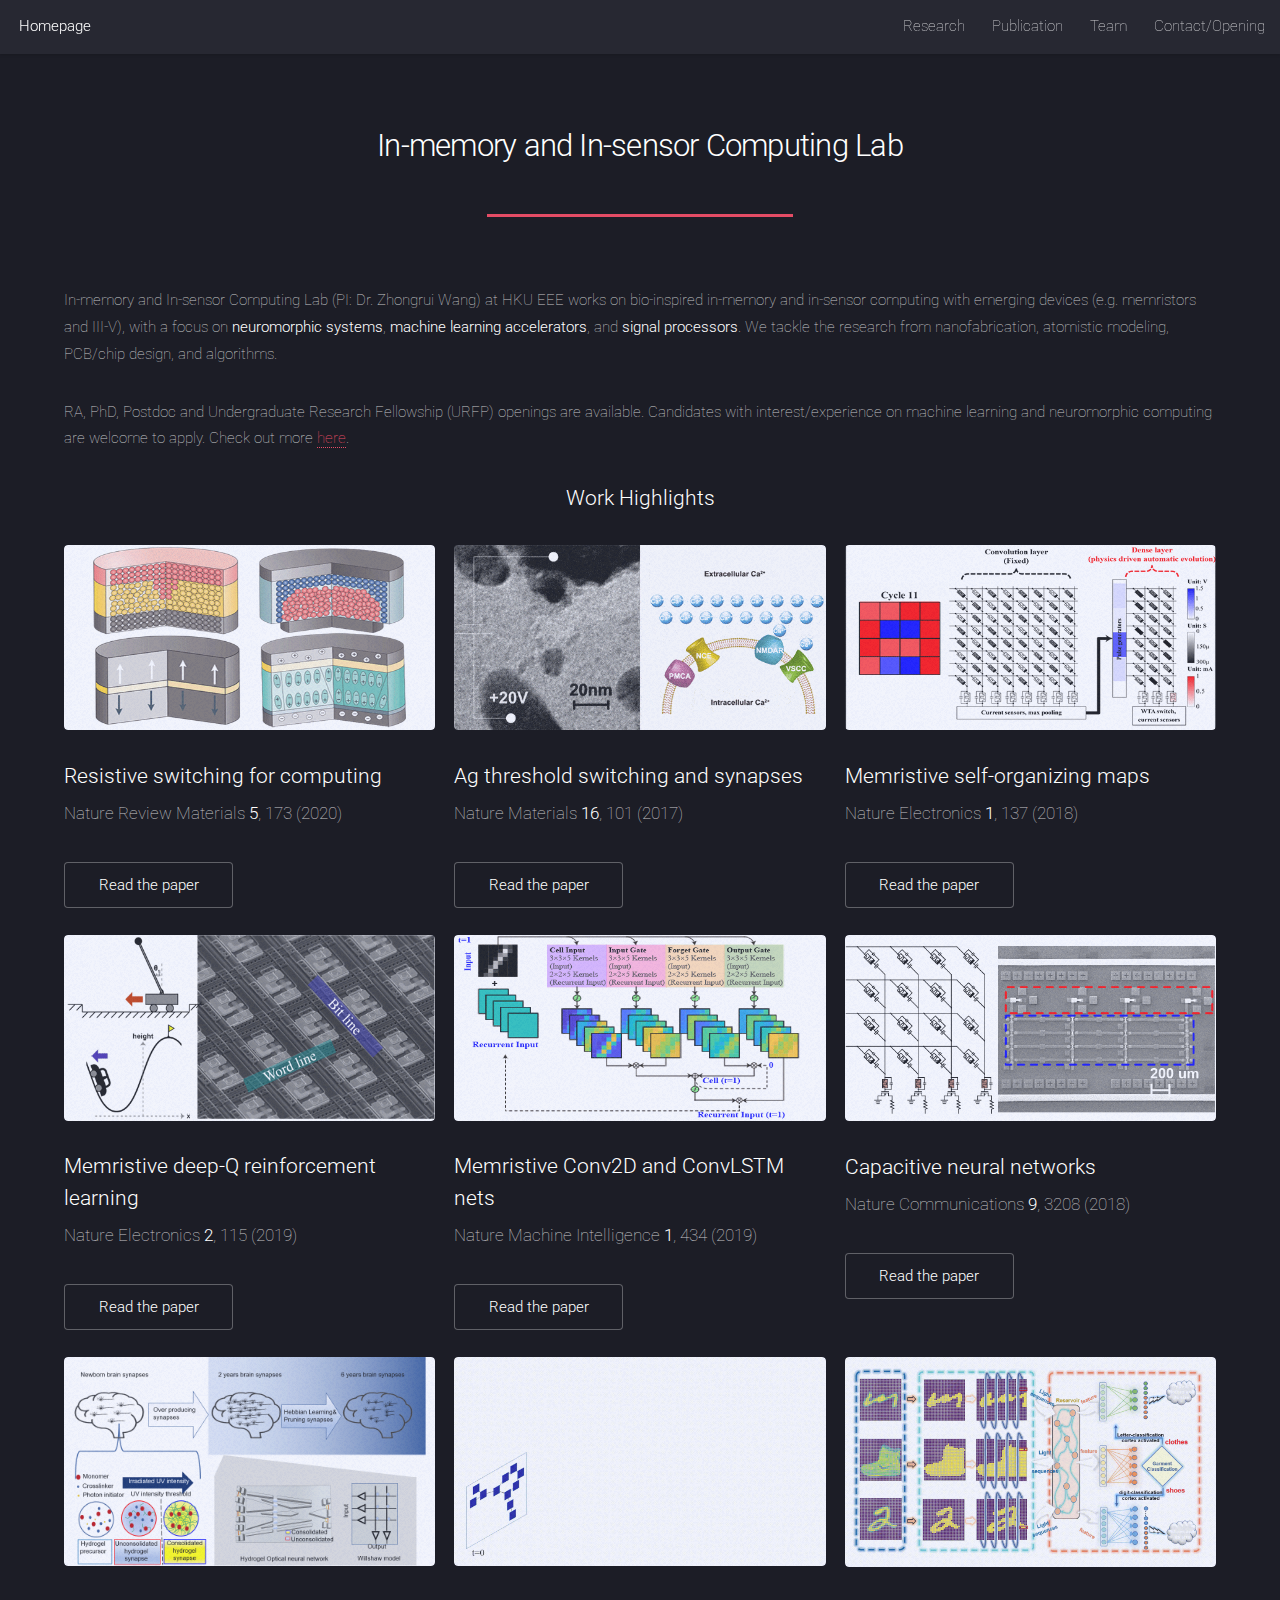
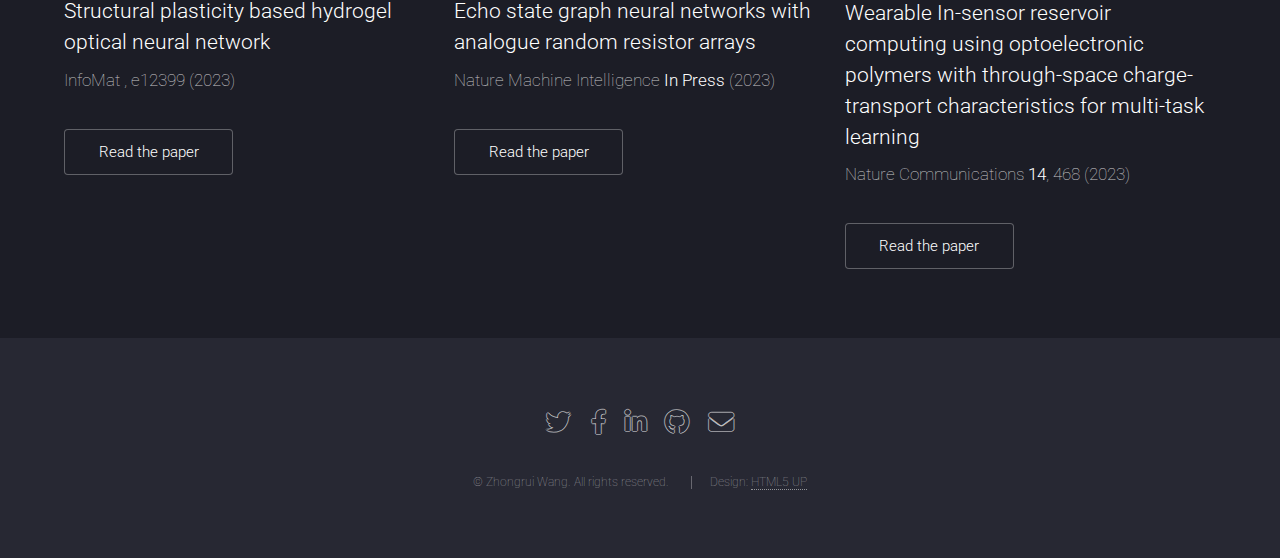
==== index.html @ ac3a30c2 "update" ====
<!DOCTYPE HTML>
<!--
	Landed by HTML5 UP
	html5up.net | @ajlkn
	Free for personal and commercial use under the CCA 3.0 license (html5up.net/license)
-->
<html>

<head>
	<title>In-memory/sensor Computing Lab at HKU EEE</title>
	<meta charset="utf-8" />
	<meta name="viewport" content="width=device-width, initial-scale=1, user-scalable=no" />
	<link rel="stylesheet" href="assets/css/main.css" />
	<noscript>
		<link rel="stylesheet" href="assets/css/noscript.css" />
	</noscript>
</head>

<body class="is-preload">
	<div id="page-wrapper">

		<!-- Header -->
		<header id="header">
			<h1 id="logo"><a href="index.html">Homepage</a></h1>
			<nav id="nav">
				<ul>
					<li><a href="research.html">Research</a></li>
					<li><a href="publication.html">Publication</a></li>
					<li><a href="team.html">Team</a></li>					
					<li><a href="contact.html">Contact/Opening</a></li>
				</ul>
			</nav>
		</header>

		<!-- Main -->
		<div id="main" class="wrapper style1">
			<div class="container">

				<header class="major">
					<h2> In-memory and In-sensor Computing Lab </h2>
				</header>

				<p>
					In-memory and In-sensor Computing Lab (PI: Dr. Zhongrui Wang) at HKU EEE works on bio-inspired in-memory and in-sensor computing with
					emerging devices (e.g. memristors and III-V), with a focus on <strong>neuromorphic systems</strong>,
					<strong>machine learning accelerators</strong>, and <strong>signal processors</strong>. We tackle
					the research from nanofabrication, atomistic modeling, PCB/chip design, and algorithms.
				</p>

				<p>
					RA, PhD, Postdoc and Undergraduate Research Fellowship (URFP) openings are available. Candidates with interest/experience on machine learning and
					neuromorphic computing are welcome to apply. Check out more <a><href="contact.html">here</a>.
				</p>

				<!-- Image -->
				<section id="research_highlight">
					<header class="minor">
						<h3>Work Highlights</h3>
					</header>

					<div class="box alt">

						<!--Row 1 of highlighted papers-->
						<div class="row gtr-50 gtr-uniform">
							<!--NE RL-->
							<div class="col-4 col-6-xsmall">
								<span class="image fit"><img src="images/rsm.gif" alt="" /></span>
								<header>
									<h3>Resistive switching for computing</h3>
									<p>Nature Review Materials <strong>5</strong>, 173 (2020)</p>
								</header>
								<ul class="actions">
									<li><a href="https://www.nature.com/articles/s41578-019-0159-3" class="button">Read
											the paper</a></li>
								</ul>
							</div>

							<!--NM-->
							<div class="col-4 col-6-xsmall">
								<span class="image fit"><img src="images/tem_ag.gif" alt="" /></span>
								<header>
									<h3>Ag threshold switching and synapses</h3>
									<p>Nature Materials <strong>16</strong>, 101 (2017)</p>
								</header>
								<ul class="actions">
									<li><a href="https://www.nature.com/articles/nmat4756" class="button">Read the
											paper</a></li>
								</ul>
							</div>

							<!--NE SOM-->
							<div class="col-4 col-6-xsmall">
								<span class="image fit"><img src="images/som.gif" alt="" /></span>
								<header>
									<h3>Memristive self-organizing maps</h3>
									<p>Nature Electronics <strong>1</strong>, 137 (2018)</p>
								</header>
								<ul class="actions">
									<li><a href="https://www.nature.com/articles/s41928-018-0023-2" class="button">Read
											the paper</a></li>
								</ul>
							</div>
						</div>

						<br>

						<!--Row 2 of highlighted papers-->
						<div class="row gtr-50 gtr-uniform">
							<!--NE RL-->
							<div class="col-4 col-6-xsmall">
								<span class="image fit"><img src="images/rl.gif" alt="" /></span>
								<header>
									<h3>Memristive deep-Q reinforcement learning</h3>
									<p>Nature Electronics <strong>2</strong>, 115 (2019)</p>
								</header>
								<ul class="actions">
									<li><a href="https://www.nature.com/articles/s41928-019-0221-6" class="button">Read
											the paper</a></li>
								</ul>
							</div>

							<!--NMI-->
							<div class="col-4 col-6-xsmall">
								<span class="image fit"><img src="images/convlstm.gif" alt="" /></span>
								<header>
									<h3>Memristive Conv2D and ConvLSTM nets</h3>
									<p>Nature Machine Intelligence <strong>1</strong>, 434 (2019)</p>
								</header>
								<ul class="actions">
									<li><a href="https://www.nature.com/articles/s42256-019-0089-1" class="button">Read
											the paper</a></li>
								</ul>
							</div>

							<!--NC-->
							<div class="col-4 col-6-xsmall">
								<span class="image fit"><img src="images/capnn.jpg" alt="" /></span>
								<header>
									<h3>Capacitive neural networks</h3>
									<p>Nature Communications <strong>9</strong>, 3208 (2018)</p>
								</header>
								<ul class="actions">
									<li><a href="https://www.nature.com/articles/s41467-018-05677-5" class="button">Read
											the paper</a></li>
								</ul>
							</div>
						</div>
						
						<br>

						<!--Row 3 of highlighted papers-->
						<div class="row gtr-50 gtr-uniform">
							<!--InfoMat Structural plasticity-->
							<div class="col-4 col-6-xsmall">
								<span class="image fit"><img src="images/hydrogel_optical_Willshaw_model.gif" alt="" /></span>
								<header>
									<h3>Structural plasticity based hydrogel optical neural network</h3>
									<p>InfoMat <strong> </strong>, e12399 (2023)</p>
								</header>
								<ul class="actions">
									<li><a href="https://onlinelibrary.wiley.com/doi/full/10.1002/inf2.12399" class="button">Read
											the paper</a></li>
								</ul>
							</div>

							<!--NMI ESGNN-->
							<div class="col-4 col-6-xsmall">
								<span class="image fit"><img src="images/ESGNN.gif" alt="" /></span>
								<header>
									<h3>Echo state graph neural networks with analogue random resistor arrays</h3>
									<p>Nature Machine Intelligence <strong>In Press</strong> (2023)</p>
								</header>
								<ul class="actions">
									<li><a href="https://arxiv.org/abs/2112.15270" class="button">Read
											the paper</a></li>
								</ul>
							</div>
							
							<!--NC p-NDI reservoir computing-->
							<div class="col-4 col-6-xsmall">
								<span class="image fit"><img src="images/pndi_rc.gif" alt="" /></span>
								<header>
									<h3>Wearable In-sensor reservoir computing using optoelectronic polymers with through-space charge-transport characteristics for multi-task learning</h3>
									<p>Nature Communications <strong>14</strong>, 468 (2023)</p>
								</header>
								<ul class="actions">
									<li><a href="https://www.nature.com/articles/s41467-023-36205-9" class="button">Read
											the paper</a></li>
								</ul>
							</div>
							
						</div>
						

					</div>
				</section>
			</div>
		</div>

		<!-- Footer -->
		<footer id="footer">
			<ul class="icons">
				<li><a href="https://twitter.com/wangzhongrui" class="icon brands alt fa-twitter"><span
							class="label">Twitter</span></a></li>
				<li><a href="https://www.facebook.com/zhongrwang" class="icon brands alt fa-facebook-f"><span
							class="label">Facebook</span></a></li>
				<li><a href="https://www.linkedin.com/in/zhongruiwang" class="icon brands alt fa-linkedin-in"><span
							class="label">LinkedIn</span></a></li>
				<li><a href="https://github.com/zhongruiwang" class="icon brands alt fa-github"><span
							class="label">GitHub</span></a></li>
				<li><a href="mailto:zrwang@eee.hku.hk" class="icon solid alt fa-envelope"><span
							class="label">Email</span></a></li>
			</ul>
			<ul class="copyright">
				<li>&copy; Zhongrui Wang. All rights reserved.</li>
				<li>Design: <a href="http://html5up.net">HTML5 UP</a></li>
			</ul>
		</footer>

	</div>

	<!-- Scripts -->
	<script src="assets/js/jquery.min.js"></script>
	<script src="assets/js/jquery.scrolly.min.js"></script>
	<script src="assets/js/jquery.dropotron.min.js"></script>
	<script src="assets/js/jquery.scrollex.min.js"></script>
	<script src="assets/js/browser.min.js"></script>
	<script src="assets/js/breakpoints.min.js"></script>
	<script src="assets/js/util.js"></script>
	<script src="assets/js/main.js"></script>

</body>

</html>
---- assets/css/main.css ----
@import url("fontawesome-all.min.css");
@import url("https://fonts.googleapis.com/css?family=Roboto:100,300,100italic,300italic");

/*
	Landed by HTML5 UP
	html5up.net | @ajlkn
	Free for personal and commercial use under the CCA 3.0 license (html5up.net/license)
*/

html, body, div, span, applet, object,
iframe, h1, h2, h3, h4, h5, h6, p, blockquote,
pre, a, abbr, acronym, address, big, cite,
code, del, dfn, em, img, ins, kbd, q, s, samp,
small, strike, strong, sub, sup, tt, var, b,
u, i, center, dl, dt, dd, ol, ul, li, fieldset,
form, label, legend, table, caption, tbody,
tfoot, thead, tr, th, td, article, aside,
canvas, details, embed, figure, figcaption,
footer, header, hgroup, menu, nav, output, ruby,
section, summary, time, mark, audio, video {
	margin: 0;
	padding: 0;
	border: 0;
	font-size: 100%;
	font: inherit;
	vertical-align: baseline;}

article, aside, details, figcaption, figure,
footer, header, hgroup, menu, nav, section {
	display: block;}

body {
	line-height: 1;
}

ol, ul {
	list-style: none;
}

blockquote, q {
	quotes: none;
}

	blockquote:before, blockquote:after, q:before, q:after {
		content: '';
		content: none;
	}

table {
	border-collapse: collapse;
	border-spacing: 0;
}

body {
	-webkit-text-size-adjust: none;
}

mark {
	background-color: transparent;
	color: inherit;
}

input::-moz-focus-inner {
	border: 0;
	padding: 0;
}

input, select, textarea {
	-moz-appearance: none;
	-webkit-appearance: none;
	-ms-appearance: none;
	appearance: none;
}

/* Basic */

	html {
		box-sizing: border-box;
	}

	*, *:before, *:after {
		box-sizing: inherit;
	}

	html, body {
		background: #1c1d26;
	}

	body.is-preload *, body.is-preload *:before, body.is-preload *:after {
		-moz-animation: none !important;
		-webkit-animation: none !important;
		-ms-animation: none !important;
		animation: none !important;
		-moz-transition: none !important;
		-webkit-transition: none !important;
		-ms-transition: none !important;
		transition: none !important;
	}

	body, input, select, textarea {
		color: rgba(255, 255, 255, 0.75);
		font-family: "Roboto", Helvetica, sans-serif;
		font-size: 15pt;
		font-weight: 100;
		line-height: 1.75em;
	}

	a {
		-moz-transition: border-color 0.2s ease-in-out, color 0.2s ease-in-out;
		-webkit-transition: border-color 0.2s ease-in-out, color 0.2s ease-in-out;
		-ms-transition: border-color 0.2s ease-in-out, color 0.2s ease-in-out;
		transition: border-color 0.2s ease-in-out, color 0.2s ease-in-out;
		border-bottom: dotted 1px;
		color: #e44c65;
		text-decoration: none;
	}

		a:hover {
			color: #e44c65 !important;
			border-bottom-color: transparent;
		}

	strong, b {
		color: #ffffff;
		font-weight: 300;
	}

	em, i {
		font-style: italic;
	}

	p {
		margin: 0 0 2em 0;
	}

	h1, h2, h3, h4, h5, h6 {
		color: #ffffff;
		font-weight: 300;
		line-height: 1em;
		margin: 0 0 1em 0;
	}

		h1 a, h2 a, h3 a, h4 a, h5 a, h6 a {
			color: inherit;
			border: 0;
		}

	h2 {
		font-size: 2em;
		line-height: 1.5em;
		letter-spacing: -0.025em;
	}

	h3 {
		font-size: 1.35em;
		line-height: 1.5em;
	}

	h4 {
		font-size: 1.1em;
		line-height: 1.5em;
	}

	h5 {
		font-size: 0.9em;
		line-height: 1.5em;
	}

	h6 {
		font-size: 0.7em;
		line-height: 1.5em;
	}

	sub {
		font-size: 0.8em;
		position: relative;
		top: 0.5em;
	}

	sup {
		font-size: 0.8em;
		position: relative;
		top: -0.5em;
	}

	hr {
		border: 0;
		border-bottom: solid 1px rgba(255, 255, 255, 0.3);
		margin: 3em 0;
	}

		hr.major {
			margin: 4em 0;
		}

	blockquote {
		border-left: solid 4px rgba(255, 255, 255, 0.3);
		font-style: italic;
		margin: 0 0 2em 0;
		padding: 0.5em 0 0.5em 2em;
	}

	code {
		background: rgba(255, 255, 255, 0.075);
		border-radius: 4px;
		font-family: "Courier New", monospace;
		font-size: 0.9em;
		margin: 0 0.25em;
		padding: 0.25em 0.65em;
	}

	pre {
		-webkit-overflow-scrolling: touch;
		font-family: "Courier New", monospace;
		font-size: 0.9em;
		margin: 0 0 2em 0;
	}

		pre code {
			display: block;
			line-height: 1.75em;
			padding: 1em 1.5em;
			overflow-x: auto;
		}

	.align-left {
		text-align: left;
	}

	.align-center {
		text-align: center;
	}

	.align-right {
		text-align: right;
	}

/* Loader */

	@-moz-keyframes spinner-show {
		0% {
			opacity: 0;
		}

		100% {
			opacity: 1;
		}
	}

	@-webkit-keyframes spinner-show {
		0% {
			opacity: 0;
		}

		100% {
			opacity: 1;
		}
	}

	@-ms-keyframes spinner-show {
		0% {
			opacity: 0;
		}

		100% {
			opacity: 1;
		}
	}

	@keyframes spinner-show {
		0% {
			opacity: 0;
		}

		100% {
			opacity: 1;
		}
	}

	@-moz-keyframes spinner-hide {
		0% {
			color: rgba(255, 255, 255, 0.15);
			z-index: 100001;
			-moz-transform: scale(1) rotate(0deg);
			-webkit-transform: scale(1) rotate(0deg);
			-ms-transform: scale(1) rotate(0deg);
			transform: scale(1) rotate(0deg);
		}

		99% {
			color: #1c1d26;
			z-index: 100001;
			-moz-transform: scale(0.5) rotate(360deg);
			-webkit-transform: scale(0.5) rotate(360deg);
			-ms-transform: scale(0.5) rotate(360deg);
			transform: scale(0.5) rotate(360deg);
		}

		100% {
			color: #1c1d26;
			z-index: -1;
			-moz-transform: scale(0.5) rotate(360deg);
			-webkit-transform: scale(0.5) rotate(360deg);
			-ms-transform: scale(0.5) rotate(360deg);
			transform: scale(0.5) rotate(360deg);
		}
	}

	@-webkit-keyframes spinner-hide {
		0% {
			color: rgba(255, 255, 255, 0.15);
			z-index: 100001;
			-moz-transform: scale(1) rotate(0deg);
			-webkit-transform: scale(1) rotate(0deg);
			-ms-transform: scale(1) rotate(0deg);
			transform: scale(1) rotate(0deg);
		}

		99% {
			color: #1c1d26;
			z-index: 100001;
			-moz-transform: scale(0.5) rotate(360deg);
			-webkit-transform: scale(0.5) rotate(360deg);
			-ms-transform: scale(0.5) rotate(360deg);
			transform: scale(0.5) rotate(360deg);
		}

		100% {
			color: #1c1d26;
			z-index: -1;
			-moz-transform: scale(0.5) rotate(360deg);
			-webkit-transform: scale(0.5) rotate(360deg);
			-ms-transform: scale(0.5) rotate(360deg);
			transform: scale(0.5) rotate(360deg);
		}
	}

	@-ms-keyframes spinner-hide {
		0% {
			color: rgba(255, 255, 255, 0.15);
			z-index: 100001;
			-moz-transform: scale(1) rotate(0deg);
			-webkit-transform: scale(1) rotate(0deg);
			-ms-transform: scale(1) rotate(0deg);
			transform: scale(1) rotate(0deg);
		}

		99% {
			color: #1c1d26;
			z-index: 100001;
			-moz-transform: scale(0.5) rotate(360deg);
			-webkit-transform: scale(0.5) rotate(360deg);
			-ms-transform: scale(0.5) rotate(360deg);
			transform: scale(0.5) rotate(360deg);
		}

		100% {
			color: #1c1d26;
			z-index: -1;
			-moz-transform: scale(0.5) rotate(360deg);
			-webkit-transform: scale(0.5) rotate(360deg);
			-ms-transform: scale(0.5) rotate(360deg);
			transform: scale(0.5) rotate(360deg);
		}
	}

	@keyframes spinner-hide {
		0% {
			color: rgba(255, 255, 255, 0.15);
			z-index: 100001;
			-moz-transform: scale(1) rotate(0deg);
			-webkit-transform: scale(1) rotate(0deg);
			-ms-transform: scale(1) rotate(0deg);
			transform: scale(1) rotate(0deg);
		}

		99% {
			color: #1c1d26;
			z-index: 100001;
			-moz-transform: scale(0.5) rotate(360deg);
			-webkit-transform: scale(0.5) rotate(360deg);
			-ms-transform: scale(0.5) rotate(360deg);
			transform: scale(0.5) rotate(360deg);
		}

		100% {
			color: #1c1d26;
			z-index: -1;
			-moz-transform: scale(0.5) rotate(360deg);
			-webkit-transform: scale(0.5) rotate(360deg);
			-ms-transform: scale(0.5) rotate(360deg);
			transform: scale(0.5) rotate(360deg);
		}
	}

	@-moz-keyframes spinner-rotate {
		0% {
			-moz-transform: scale(1) rotate(0deg);
			-webkit-transform: scale(1) rotate(0deg);
			-ms-transform: scale(1) rotate(0deg);
			transform: scale(1) rotate(0deg);
		}

		100% {
			-moz-transform: scale(1) rotate(360deg);
			-webkit-transform: scale(1) rotate(360deg);
			-ms-transform: scale(1) rotate(360deg);
			transform: scale(1) rotate(360deg);
		}
	}

	@-webkit-keyframes spinner-rotate {
		0% {
			-moz-transform: scale(1) rotate(0deg);
			-webkit-transform: scale(1) rotate(0deg);
			-ms-transform: scale(1) rotate(0deg);
			transform: scale(1) rotate(0deg);
		}

		100% {
			-moz-transform: scale(1) rotate(360deg);
			-webkit-transform: scale(1) rotate(360deg);
			-ms-transform: scale(1) rotate(360deg);
			transform: scale(1) rotate(360deg);
		}
	}

	@-ms-keyframes spinner-rotate {
		0% {
			-moz-transform: scale(1) rotate(0deg);
			-webkit-transform: scale(1) rotate(0deg);
			-ms-transform: scale(1) rotate(0deg);
			transform: scale(1) rotate(0deg);
		}

		100% {
			-moz-transform: scale(1) rotate(360deg);
			-webkit-transform: scale(1) rotate(360deg);
			-ms-transform: scale(1) rotate(360deg);
			transform: scale(1) rotate(360deg);
		}
	}

	@keyframes spinner-rotate {
		0% {
			-moz-transform: scale(1) rotate(0deg);
			-webkit-transform: scale(1) rotate(0deg);
			-ms-transform: scale(1) rotate(0deg);
			transform: scale(1) rotate(0deg);
		}

		100% {
			-moz-transform: scale(1) rotate(360deg);
			-webkit-transform: scale(1) rotate(360deg);
			-ms-transform: scale(1) rotate(360deg);
			transform: scale(1) rotate(360deg);
		}
	}

	@-moz-keyframes overlay-hide {
		0% {
			opacity: 1;
			z-index: 100000;
		}

		15% {
			opacity: 1;
			z-index: 100000;
		}

		99% {
			opacity: 0;
			z-index: 100000;
		}

		100% {
			opacity: 0;
			z-index: -1;
		}
	}

	@-webkit-keyframes overlay-hide {
		0% {
			opacity: 1;
			z-index: 100000;
		}

		15% {
			opacity: 1;
			z-index: 100000;
		}

		99% {
			opacity: 0;
			z-index: 100000;
		}

		100% {
			opacity: 0;
			z-index: -1;
		}
	}

	@-ms-keyframes overlay-hide {
		0% {
			opacity: 1;
			z-index: 100000;
		}

		15% {
			opacity: 1;
			z-index: 100000;
		}

		99% {
			opacity: 0;
			z-index: 100000;
		}

		100% {
			opacity: 0;
			z-index: -1;
		}
	}

	@keyframes overlay-hide {
		0% {
			opacity: 1;
			z-index: 100000;
		}

		15% {
			opacity: 1;
			z-index: 100000;
		}

		99% {
			opacity: 0;
			z-index: 100000;
		}

		100% {
			opacity: 0;
			z-index: -1;
		}
	}

	body.landing {
		text-decoration: none;
	}

		body.landing:before {
			-moz-osx-font-smoothing: grayscale;
			-webkit-font-smoothing: antialiased;
			display: inline-block;
			font-style: normal;
			font-variant: normal;
			text-rendering: auto;
			line-height: 1;
			text-transform: none !important;
			font-family: 'Font Awesome 5 Free';
			font-weight: 900;
		}

		body.landing:before {
			-moz-animation: spinner-show 1.5s 1 0.25s ease forwards, spinner-hide 0.25s ease-in-out forwards !important;
			-webkit-animation: spinner-show 1.5s 1 0.25s ease forwards, spinner-hide 0.25s ease-in-out forwards !important;
			-ms-animation: spinner-show 1.5s 1 0.25s ease forwards, spinner-hide 0.25s ease-in-out forwards !important;
			animation: spinner-show 1.5s 1 0.25s ease forwards, spinner-hide 0.25s ease-in-out forwards !important;
			-moz-transform-origin: 50% 50%;
			-webkit-transform-origin: 50% 50%;
			-ms-transform-origin: 50% 50%;
			transform-origin: 50% 50%;
			color: rgba(255, 255, 255, 0.15);
			content: '\f1ce';
			cursor: default;
			display: block;
			font-size: 2em;
			height: 2em;
			left: 50%;
			line-height: 2em;
			margin: -1em 0 0 -1em;
			opacity: 0;
			position: fixed;
			text-align: center;
			top: 50%;
			width: 2em;
			z-index: -1;
		}

		body.landing:after {
			-moz-animation: overlay-hide 1.5s ease-in forwards !important;
			-webkit-animation: overlay-hide 1.5s ease-in forwards !important;
			-ms-animation: overlay-hide 1.5s ease-in forwards !important;
			animation: overlay-hide 1.5s ease-in forwards !important;
			background: #1c1d26;
			content: '';
			display: block;
			height: 100%;
			left: 0;
			opacity: 0;
			position: fixed;
			top: 0;
			width: 100%;
			z-index: -1;
		}

		body.landing.is-preload:before {
			-moz-animation: spinner-show 1.5s 1 0.25s ease forwards, spinner-rotate 0.75s infinite linear !important;
			-webkit-animation: spinner-show 1.5s 1 0.25s ease forwards, spinner-rotate 0.75s infinite linear !important;
			-ms-animation: spinner-show 1.5s 1 0.25s ease forwards, spinner-rotate 0.75s infinite linear !important;
			animation: spinner-show 1.5s 1 0.25s ease forwards, spinner-rotate 0.75s infinite linear !important;
			z-index: 100001;
		}

		body.landing.is-preload:after {
			-moz-animation: none !important;
			-webkit-animation: none !important;
			-ms-animation: none !important;
			animation: none !important;
			opacity: 1;
			z-index: 100000;
		}

	@media (-webkit-min-device-pixel-ratio: 2) {

		body.landing:before {
			line-height: 2.025em;
		}

	}

/* Container */

	.container {
		margin: 0 auto;
		max-width: calc(100% - 4em);
		width: 70em;
	}

		.container.xsmall {
			width: 17.5em;
		}

		.container.small {
			width: 35em;
		}

		.container.medium {
			width: 52.5em;
		}

		.container.large {
			width: 87.5em;
		}

		.container.xlarge {
			width: 105em;
		}

		.container.max {
			width: 100%;
		}

		@media screen and (max-width: 1280px) {

			.container {
				width: 90%;
				max-width: 100%;
			}

		}

		@media screen and (max-width: 980px) {

			.container {
				width: 100% !important;
			}

		}

/* Row */

	.row {
		display: flex;
		flex-wrap: wrap;
		box-sizing: border-box;
		align-items: stretch;
	}

		.row > * {
			box-sizing: border-box;
		}

		.row.gtr-uniform > * > :last-child {
			margin-bottom: 0;
		}

		.row.aln-left {
			justify-content: flex-start;
		}

		.row.aln-center {
			justify-content: center;
		}

		.row.aln-right {
			justify-content: flex-end;
		}

		.row.aln-top {
			align-items: flex-start;
		}

		.row.aln-middle {
			align-items: center;
		}

		.row.aln-bottom {
			align-items: flex-end;
		}

		.row > .imp {
			order: -1;
		}

		.row > .col-1 {
			width: 8.33333%;
		}

		.row > .off-1 {
			margin-left: 8.33333%;
		}

		.row > .col-2 {
			width: 16.66667%;
		}

		.row > .off-2 {
			margin-left: 16.66667%;
		}

		.row > .col-3 {
			width: 25%;
		}

		.row > .off-3 {
			margin-left: 25%;
		}

		.row > .col-4 {
			width: 33.33333%;
		}

		.row > .off-4 {
			margin-left: 33.33333%;
		}

		.row > .col-5 {
			width: 41.66667%;
		}

		.row > .off-5 {
			margin-left: 41.66667%;
		}

		.row > .col-6 {
			width: 50%;
		}

		.row > .off-6 {
			margin-left: 50%;
		}

		.row > .col-7 {
			width: 58.33333%;
		}

		.row > .off-7 {
			margin-left: 58.33333%;
		}

		.row > .col-8 {
			width: 66.66667%;
		}

		.row > .off-8 {
			margin-left: 66.66667%;
		}

		.row > .col-9 {
			width: 75%;
		}

		.row > .off-9 {
			margin-left: 75%;
		}

		.row > .col-10 {
			width: 83.33333%;
		}

		.row > .off-10 {
			margin-left: 83.33333%;
		}

		.row > .col-11 {
			width: 91.66667%;
		}

		.row > .off-11 {
			margin-left: 91.66667%;
		}

		.row > .col-12 {
			width: 100%;
		}

		.row > .off-12 {
			margin-left: 100%;
		}

		.row.gtr-0 {
			margin-top: 0;
			margin-left: 0em;
		}

			.row.gtr-0 > * {
				padding: 0 0 0 0em;
			}

			.row.gtr-0.gtr-uniform {
				margin-top: 0em;
			}

				.row.gtr-0.gtr-uniform > * {
					padding-top: 0em;
				}

		.row.gtr-25 {
			margin-top: 0;
			margin-left: -0.625em;
		}

			.row.gtr-25 > * {
				padding: 0 0 0 0.625em;
			}

			.row.gtr-25.gtr-uniform {
				margin-top: -0.625em;
			}

				.row.gtr-25.gtr-uniform > * {
					padding-top: 0.625em;
				}

		.row.gtr-50 {
			margin-top: 0;
			margin-left: -1.25em;
		}

			.row.gtr-50 > * {
				padding: 0 0 0 1.25em;
			}

			.row.gtr-50.gtr-uniform {
				margin-top: -1.25em;
			}

				.row.gtr-50.gtr-uniform > * {
					padding-top: 1.25em;
				}

		.row {
			margin-top: 0;
			margin-left: -2.5em;
		}

			.row > * {
				padding: 0 0 0 2.5em;
			}

			.row.gtr-uniform {
				margin-top: -2.5em;
			}

				.row.gtr-uniform > * {
					padding-top: 2.5em;
				}

		.row.gtr-150 {
			margin-top: 0;
			margin-left: -3.75em;
		}

			.row.gtr-150 > * {
				padding: 0 0 0 3.75em;
			}

			.row.gtr-150.gtr-uniform {
				margin-top: -3.75em;
			}

				.row.gtr-150.gtr-uniform > * {
					padding-top: 3.75em;
				}

		.row.gtr-200 {
			margin-top: 0;
			margin-left: -5em;
		}

			.row.gtr-200 > * {
				padding: 0 0 0 5em;
			}

			.row.gtr-200.gtr-uniform {
				margin-top: -5em;
			}

				.row.gtr-200.gtr-uniform > * {
					padding-top: 5em;
				}

		@media screen and (max-width: 1680px) {

			.row {
				display: flex;
				flex-wrap: wrap;
				box-sizing: border-box;
				align-items: stretch;
			}

				.row > * {
					box-sizing: border-box;
				}

				.row.gtr-uniform > * > :last-child {
					margin-bottom: 0;
				}

				.row.aln-left {
					justify-content: flex-start;
				}

				.row.aln-center {
					justify-content: center;
				}

				.row.aln-right {
					justify-content: flex-end;
				}

				.row.aln-top {
					align-items: flex-start;
				}

				.row.aln-middle {
					align-items: center;
				}

				.row.aln-bottom {
					align-items: flex-end;
				}

				.row > .imp-xlarge {
					order: -1;
				}

				.row > .col-1-xlarge {
					width: 8.33333%;
				}

				.row > .off-1-xlarge {
					margin-left: 8.33333%;
				}

				.row > .col-2-xlarge {
					width: 16.66667%;
				}

				.row > .off-2-xlarge {
					margin-left: 16.66667%;
				}

				.row > .col-3-xlarge {
					width: 25%;
				}

				.row > .off-3-xlarge {
					margin-left: 25%;
				}

				.row > .col-4-xlarge {
					width: 33.33333%;
				}

				.row > .off-4-xlarge {
					margin-left: 33.33333%;
				}

				.row > .col-5-xlarge {
					width: 41.66667%;
				}

				.row > .off-5-xlarge {
					margin-left: 41.66667%;
				}

				.row > .col-6-xlarge {
					width: 50%;
				}

				.row > .off-6-xlarge {
					margin-left: 50%;
				}

				.row > .col-7-xlarge {
					width: 58.33333%;
				}

				.row > .off-7-xlarge {
					margin-left: 58.33333%;
				}

				.row > .col-8-xlarge {
					width: 66.66667%;
				}

				.row > .off-8-xlarge {
					margin-left: 66.66667%;
				}

				.row > .col-9-xlarge {
					width: 75%;
				}

				.row > .off-9-xlarge {
					margin-left: 75%;
				}

				.row > .col-10-xlarge {
					width: 83.33333%;
				}

				.row > .off-10-xlarge {
					margin-left: 83.33333%;
				}

				.row > .col-11-xlarge {
					width: 91.66667%;
				}

				.row > .off-11-xlarge {
					margin-left: 91.66667%;
				}

				.row > .col-12-xlarge {
					width: 100%;
				}

				.row > .off-12-xlarge {
					margin-left: 100%;
				}

				.row.gtr-0 {
					margin-top: 0;
					margin-left: 0em;
				}

					.row.gtr-0 > * {
						padding: 0 0 0 0em;
					}

					.row.gtr-0.gtr-uniform {
						margin-top: 0em;
					}

						.row.gtr-0.gtr-uniform > * {
							padding-top: 0em;
						}

				.row.gtr-25 {
					margin-top: 0;
					margin-left: -0.625em;
				}

					.row.gtr-25 > * {
						padding: 0 0 0 0.625em;
					}

					.row.gtr-25.gtr-uniform {
						margin-top: -0.625em;
					}

						.row.gtr-25.gtr-uniform > * {
							padding-top: 0.625em;
						}

				.row.gtr-50 {
					margin-top: 0;
					margin-left: -1.25em;
				}

					.row.gtr-50 > * {
						padding: 0 0 0 1.25em;
					}

					.row.gtr-50.gtr-uniform {
						margin-top: -1.25em;
					}

						.row.gtr-50.gtr-uniform > * {
							padding-top: 1.25em;
						}

				.row {
					margin-top: 0;
					margin-left: -2.5em;
				}

					.row > * {
						padding: 0 0 0 2.5em;
					}

					.row.gtr-uniform {
						margin-top: -2.5em;
					}

						.row.gtr-uniform > * {
							padding-top: 2.5em;
						}

				.row.gtr-150 {
					margin-top: 0;
					margin-left: -3.75em;
				}

					.row.gtr-150 > * {
						padding: 0 0 0 3.75em;
					}

					.row.gtr-150.gtr-uniform {
						margin-top: -3.75em;
					}

						.row.gtr-150.gtr-uniform > * {
							padding-top: 3.75em;
						}

				.row.gtr-200 {
					margin-top: 0;
					margin-left: -5em;
				}

					.row.gtr-200 > * {
						padding: 0 0 0 5em;
					}

					.row.gtr-200.gtr-uniform {
						margin-top: -5em;
					}

						.row.gtr-200.gtr-uniform > * {
							padding-top: 5em;
						}

		}

		@media screen and (max-width: 1280px) {

			.row {
				display: flex;
				flex-wrap: wrap;
				box-sizing: border-box;
				align-items: stretch;
			}

				.row > * {
					box-sizing: border-box;
				}

				.row.gtr-uniform > * > :last-child {
					margin-bottom: 0;
				}

				.row.aln-left {
					justify-content: flex-start;
				}

				.row.aln-center {
					justify-content: center;
				}

				.row.aln-right {
					justify-content: flex-end;
				}

				.row.aln-top {
					align-items: flex-start;
				}

				.row.aln-middle {
					align-items: center;
				}

				.row.aln-bottom {
					align-items: flex-end;
				}

				.row > .imp-large {
					order: -1;
				}

				.row > .col-1-large {
					width: 8.33333%;
				}

				.row > .off-1-large {
					margin-left: 8.33333%;
				}

				.row > .col-2-large {
					width: 16.66667%;
				}

				.row > .off-2-large {
					margin-left: 16.66667%;
				}

				.row > .col-3-large {
					width: 25%;
				}

				.row > .off-3-large {
					margin-left: 25%;
				}

				.row > .col-4-large {
					width: 33.33333%;
				}

				.row > .off-4-large {
					margin-left: 33.33333%;
				}

				.row > .col-5-large {
					width: 41.66667%;
				}

				.row > .off-5-large {
					margin-left: 41.66667%;
				}

				.row > .col-6-large {
					width: 50%;
				}

				.row > .off-6-large {
					margin-left: 50%;
				}

				.row > .col-7-large {
					width: 58.33333%;
				}

				.row > .off-7-large {
					margin-left: 58.33333%;
				}

				.row > .col-8-large {
					width: 66.66667%;
				}

				.row > .off-8-large {
					margin-left: 66.66667%;
				}

				.row > .col-9-large {
					width: 75%;
				}

				.row > .off-9-large {
					margin-left: 75%;
				}

				.row > .col-10-large {
					width: 83.33333%;
				}

				.row > .off-10-large {
					margin-left: 83.33333%;
				}

				.row > .col-11-large {
					width: 91.66667%;
				}

				.row > .off-11-large {
					margin-left: 91.66667%;
				}

				.row > .col-12-large {
					width: 100%;
				}

				.row > .off-12-large {
					margin-left: 100%;
				}

				.row.gtr-0 {
					margin-top: 0;
					margin-left: 0em;
				}

					.row.gtr-0 > * {
						padding: 0 0 0 0em;
					}

					.row.gtr-0.gtr-uniform {
						margin-top: 0em;
					}

						.row.gtr-0.gtr-uniform > * {
							padding-top: 0em;
						}

				.row.gtr-25 {
					margin-top: 0;
					margin-left: -0.625em;
				}

					.row.gtr-25 > * {
						padding: 0 0 0 0.625em;
					}

					.row.gtr-25.gtr-uniform {
						margin-top: -0.625em;
					}

						.row.gtr-25.gtr-uniform > * {
							padding-top: 0.625em;
						}

				.row.gtr-50 {
					margin-top: 0;
					margin-left: -1.25em;
				}

					.row.gtr-50 > * {
						padding: 0 0 0 1.25em;
					}

					.row.gtr-50.gtr-uniform {
						margin-top: -1.25em;
					}

						.row.gtr-50.gtr-uniform > * {
							padding-top: 1.25em;
						}

				.row {
					margin-top: 0;
					margin-left: -2.5em;
				}

					.row > * {
						padding: 0 0 0 2.5em;
					}

					.row.gtr-uniform {
						margin-top: -2.5em;
					}

						.row.gtr-uniform > * {
							padding-top: 2.5em;
						}

				.row.gtr-150 {
					margin-top: 0;
					margin-left: -3.75em;
				}

					.row.gtr-150 > * {
						padding: 0 0 0 3.75em;
					}

					.row.gtr-150.gtr-uniform {
						margin-top: -3.75em;
					}

						.row.gtr-150.gtr-uniform > * {
							padding-top: 3.75em;
						}

				.row.gtr-200 {
					margin-top: 0;
					margin-left: -5em;
				}

					.row.gtr-200 > * {
						padding: 0 0 0 5em;
					}

					.row.gtr-200.gtr-uniform {
						margin-top: -5em;
					}

						.row.gtr-200.gtr-uniform > * {
							padding-top: 5em;
						}

		}

		@media screen and (max-width: 980px) {

			.row {
				display: flex;
				flex-wrap: wrap;
				box-sizing: border-box;
				align-items: stretch;
			}

				.row > * {
					box-sizing: border-box;
				}

				.row.gtr-uniform > * > :last-child {
					margin-bottom: 0;
				}

				.row.aln-left {
					justify-content: flex-start;
				}

				.row.aln-center {
					justify-content: center;
				}

				.row.aln-right {
					justify-content: flex-end;
				}

				.row.aln-top {
					align-items: flex-start;
				}

				.row.aln-middle {
					align-items: center;
				}

				.row.aln-bottom {
					align-items: flex-end;
				}

				.row > .imp-medium {
					order: -1;
				}

				.row > .col-1-medium {
					width: 8.33333%;
				}

				.row > .off-1-medium {
					margin-left: 8.33333%;
				}

				.row > .col-2-medium {
					width: 16.66667%;
				}

				.row > .off-2-medium {
					margin-left: 16.66667%;
				}

				.row > .col-3-medium {
					width: 25%;
				}

				.row > .off-3-medium {
					margin-left: 25%;
				}

				.row > .col-4-medium {
					width: 33.33333%;
				}

				.row > .off-4-medium {
					margin-left: 33.33333%;
				}

				.row > .col-5-medium {
					width: 41.66667%;
				}

				.row > .off-5-medium {
					margin-left: 41.66667%;
				}

				.row > .col-6-medium {
					width: 50%;
				}

				.row > .off-6-medium {
					margin-left: 50%;
				}

				.row > .col-7-medium {
					width: 58.33333%;
				}

				.row > .off-7-medium {
					margin-left: 58.33333%;
				}

				.row > .col-8-medium {
					width: 66.66667%;
				}

				.row > .off-8-medium {
					margin-left: 66.66667%;
				}

				.row > .col-9-medium {
					width: 75%;
				}

				.row > .off-9-medium {
					margin-left: 75%;
				}

				.row > .col-10-medium {
					width: 83.33333%;
				}

				.row > .off-10-medium {
					margin-left: 83.33333%;
				}

				.row > .col-11-medium {
					width: 91.66667%;
				}

				.row > .off-11-medium {
					margin-left: 91.66667%;
				}

				.row > .col-12-medium {
					width: 100%;
				}

				.row > .off-12-medium {
					margin-left: 100%;
				}

				.row.gtr-0 {
					margin-top: 0;
					margin-left: 0em;
				}

					.row.gtr-0 > * {
						padding: 0 0 0 0em;
					}

					.row.gtr-0.gtr-uniform {
						margin-top: 0em;
					}

						.row.gtr-0.gtr-uniform > * {
							padding-top: 0em;
						}

				.row.gtr-25 {
					margin-top: 0;
					margin-left: -0.625em;
				}

					.row.gtr-25 > * {
						padding: 0 0 0 0.625em;
					}

					.row.gtr-25.gtr-uniform {
						margin-top: -0.625em;
					}

						.row.gtr-25.gtr-uniform > * {
							padding-top: 0.625em;
						}

				.row.gtr-50 {
					margin-top: 0;
					margin-left: -1.25em;
				}

					.row.gtr-50 > * {
						padding: 0 0 0 1.25em;
					}

					.row.gtr-50.gtr-uniform {
						margin-top: -1.25em;
					}

						.row.gtr-50.gtr-uniform > * {
							padding-top: 1.25em;
						}

				.row {
					margin-top: 0;
					margin-left: -2.5em;
				}

					.row > * {
						padding: 0 0 0 2.5em;
					}

					.row.gtr-uniform {
						margin-top: -2.5em;
					}

						.row.gtr-uniform > * {
							padding-top: 2.5em;
						}

				.row.gtr-150 {
					margin-top: 0;
					margin-left: -3.75em;
				}

					.row.gtr-150 > * {
						padding: 0 0 0 3.75em;
					}

					.row.gtr-150.gtr-uniform {
						margin-top: -3.75em;
					}

						.row.gtr-150.gtr-uniform > * {
							padding-top: 3.75em;
						}

				.row.gtr-200 {
					margin-top: 0;
					margin-left: -5em;
				}

					.row.gtr-200 > * {
						padding: 0 0 0 5em;
					}

					.row.gtr-200.gtr-uniform {
						margin-top: -5em;
					}

						.row.gtr-200.gtr-uniform > * {
							padding-top: 5em;
						}

		}

		@media screen and (max-width: 736px) {

			.row {
				display: flex;
				flex-wrap: wrap;
				box-sizing: border-box;
				align-items: stretch;
			}

				.row > * {
					box-sizing: border-box;
				}

				.row.gtr-uniform > * > :last-child {
					margin-bottom: 0;
				}

				.row.aln-left {
					justify-content: flex-start;
				}

				.row.aln-center {
					justify-content: center;
				}

				.row.aln-right {
					justify-content: flex-end;
				}

				.row.aln-top {
					align-items: flex-start;
				}

				.row.aln-middle {
					align-items: center;
				}

				.row.aln-bottom {
					align-items: flex-end;
				}

				.row > .imp-small {
					order: -1;
				}

				.row > .col-1-small {
					width: 8.33333%;
				}

				.row > .off-1-small {
					margin-left: 8.33333%;
				}

				.row > .col-2-small {
					width: 16.66667%;
				}

				.row > .off-2-small {
					margin-left: 16.66667%;
				}

				.row > .col-3-small {
					width: 25%;
				}

				.row > .off-3-small {
					margin-left: 25%;
				}

				.row > .col-4-small {
					width: 33.33333%;
				}

				.row > .off-4-small {
					margin-left: 33.33333%;
				}

				.row > .col-5-small {
					width: 41.66667%;
				}

				.row > .off-5-small {
					margin-left: 41.66667%;
				}

				.row > .col-6-small {
					width: 50%;
				}

				.row > .off-6-small {
					margin-left: 50%;
				}

				.row > .col-7-small {
					width: 58.33333%;
				}

				.row > .off-7-small {
					margin-left: 58.33333%;
				}

				.row > .col-8-small {
					width: 66.66667%;
				}

				.row > .off-8-small {
					margin-left: 66.66667%;
				}

				.row > .col-9-small {
					width: 75%;
				}

				.row > .off-9-small {
					margin-left: 75%;
				}

				.row > .col-10-small {
					width: 83.33333%;
				}

				.row > .off-10-small {
					margin-left: 83.33333%;
				}

				.row > .col-11-small {
					width: 91.66667%;
				}

				.row > .off-11-small {
					margin-left: 91.66667%;
				}

				.row > .col-12-small {
					width: 100%;
				}

				.row > .off-12-small {
					margin-left: 100%;
				}

				.row.gtr-0 {
					margin-top: 0;
					margin-left: 0em;
				}

					.row.gtr-0 > * {
						padding: 0 0 0 0em;
					}

					.row.gtr-0.gtr-uniform {
						margin-top: 0em;
					}

						.row.gtr-0.gtr-uniform > * {
							padding-top: 0em;
						}

				.row.gtr-25 {
					margin-top: 0;
					margin-left: -0.625em;
				}

					.row.gtr-25 > * {
						padding: 0 0 0 0.625em;
					}

					.row.gtr-25.gtr-uniform {
						margin-top: -0.625em;
					}

						.row.gtr-25.gtr-uniform > * {
							padding-top: 0.625em;
						}

				.row.gtr-50 {
					margin-top: 0;
					margin-left: -1.25em;
				}

					.row.gtr-50 > * {
						padding: 0 0 0 1.25em;
					}

					.row.gtr-50.gtr-uniform {
						margin-top: -1.25em;
					}

						.row.gtr-50.gtr-uniform > * {
							padding-top: 1.25em;
						}

				.row {
					margin-top: 0;
					margin-left: -2.5em;
				}

					.row > * {
						padding: 0 0 0 2.5em;
					}

					.row.gtr-uniform {
						margin-top: -2.5em;
					}

						.row.gtr-uniform > * {
							padding-top: 2.5em;
						}

				.row.gtr-150 {
					margin-top: 0;
					margin-left: -3.75em;
				}

					.row.gtr-150 > * {
						padding: 0 0 0 3.75em;
					}

					.row.gtr-150.gtr-uniform {
						margin-top: -3.75em;
					}

						.row.gtr-150.gtr-uniform > * {
							padding-top: 3.75em;
						}

				.row.gtr-200 {
					margin-top: 0;
					margin-left: -5em;
				}

					.row.gtr-200 > * {
						padding: 0 0 0 5em;
					}

					.row.gtr-200.gtr-uniform {
						margin-top: -5em;
					}

						.row.gtr-200.gtr-uniform > * {
							padding-top: 5em;
						}

		}

		@media screen and (max-width: 480px) {

			.row {
				display: flex;
				flex-wrap: wrap;
				box-sizing: border-box;
				align-items: stretch;
			}

				.row > * {
					box-sizing: border-box;
				}

				.row.gtr-uniform > * > :last-child {
					margin-bottom: 0;
				}

				.row.aln-left {
					justify-content: flex-start;
				}

				.row.aln-center {
					justify-content: center;
				}

				.row.aln-right {
					justify-content: flex-end;
				}

				.row.aln-top {
					align-items: flex-start;
				}

				.row.aln-middle {
					align-items: center;
				}

				.row.aln-bottom {
					align-items: flex-end;
				}

				.row > .imp-xsmall {
					order: -1;
				}

				.row > .col-1-xsmall {
					width: 8.33333%;
				}

				.row > .off-1-xsmall {
					margin-left: 8.33333%;
				}

				.row > .col-2-xsmall {
					width: 16.66667%;
				}

				.row > .off-2-xsmall {
					margin-left: 16.66667%;
				}

				.row > .col-3-xsmall {
					width: 25%;
				}

				.row > .off-3-xsmall {
					margin-left: 25%;
				}

				.row > .col-4-xsmall {
					width: 33.33333%;
				}

				.row > .off-4-xsmall {
					margin-left: 33.33333%;
				}

				.row > .col-5-xsmall {
					width: 41.66667%;
				}

				.row > .off-5-xsmall {
					margin-left: 41.66667%;
				}

				.row > .col-6-xsmall {
					width: 50%;
				}

				.row > .off-6-xsmall {
					margin-left: 50%;
				}

				.row > .col-7-xsmall {
					width: 58.33333%;
				}

				.row > .off-7-xsmall {
					margin-left: 58.33333%;
				}

				.row > .col-8-xsmall {
					width: 66.66667%;
				}

				.row > .off-8-xsmall {
					margin-left: 66.66667%;
				}

				.row > .col-9-xsmall {
					width: 75%;
				}

				.row > .off-9-xsmall {
					margin-left: 75%;
				}

				.row > .col-10-xsmall {
					width: 83.33333%;
				}

				.row > .off-10-xsmall {
					margin-left: 83.33333%;
				}

				.row > .col-11-xsmall {
					width: 91.66667%;
				}

				.row > .off-11-xsmall {
					margin-left: 91.66667%;
				}

				.row > .col-12-xsmall {
					width: 100%;
				}

				.row > .off-12-xsmall {
					margin-left: 100%;
				}

				.row.gtr-0 {
					margin-top: 0;
					margin-left: 0em;
				}

					.row.gtr-0 > * {
						padding: 0 0 0 0em;
					}

					.row.gtr-0.gtr-uniform {
						margin-top: 0em;
					}

						.row.gtr-0.gtr-uniform > * {
							padding-top: 0em;
						}

				.row.gtr-25 {
					margin-top: 0;
					margin-left: -0.625em;
				}

					.row.gtr-25 > * {
						padding: 0 0 0 0.625em;
					}

					.row.gtr-25.gtr-uniform {
						margin-top: -0.625em;
					}

						.row.gtr-25.gtr-uniform > * {
							padding-top: 0.625em;
						}

				.row.gtr-50 {
					margin-top: 0;
					margin-left: -1.25em;
				}

					.row.gtr-50 > * {
						padding: 0 0 0 1.25em;
					}

					.row.gtr-50.gtr-uniform {
						margin-top: -1.25em;
					}

						.row.gtr-50.gtr-uniform > * {
							padding-top: 1.25em;
						}

				.row {
					margin-top: 0;
					margin-left: -2.5em;
				}

					.row > * {
						padding: 0 0 0 2.5em;
					}

					.row.gtr-uniform {
						margin-top: -2.5em;
					}

						.row.gtr-uniform > * {
							padding-top: 2.5em;
						}

				.row.gtr-150 {
					margin-top: 0;
					margin-left: -3.75em;
				}

					.row.gtr-150 > * {
						padding: 0 0 0 3.75em;
					}

					.row.gtr-150.gtr-uniform {
						margin-top: -3.75em;
					}

						.row.gtr-150.gtr-uniform > * {
							padding-top: 3.75em;
						}

				.row.gtr-200 {
					margin-top: 0;
					margin-left: -5em;
				}

					.row.gtr-200 > * {
						padding: 0 0 0 5em;
					}

					.row.gtr-200.gtr-uniform {
						margin-top: -5em;
					}

						.row.gtr-200.gtr-uniform > * {
							padding-top: 5em;
						}

		}

/* Section/Article */

	section.special, article.special {
		text-align: center;
	}

	header p {
		font-size: 2em;
		margin-top: -1em;
		line-height: 1.75em;
	}

	header h2 + p {
		font-size: 1.25em;
		margin-top: -1em;
		line-height: 1.75em;
	}

	header h3 + p {
		font-size: 1.1em;
		margin-top: -0.8em;
		line-height: 1.75em;
	}

	header h4 + p {
		font-size: 0.9em;
		margin-top: -0.6em;
		line-height: 1.75em;
	}

	header.major {
		margin: 0 0 4em 0;
		position: relative;
		text-align: center;
	}

		header.major:after {
			background: #e44c65;
			content: '';
			display: inline-block;
			height: 0.2em;
			max-width: 20em;
			width: 75%;
		}

	header.minor {
		margin: 0 0 2em 0;
		position: relative;
		text-align: center;
	}

	footer.major {
		margin: 4em 0 0 0;
	}

/* Form */

	form {
		margin: 0 0 2em 0;
	}

		form.cta {
			max-width: 35em;
			margin-left: auto;
			margin-right: auto;
		}

	label {
		color: #ffffff;
		display: block;
		font-size: 0.9em;
		font-weight: 300;
		margin: 0 0 1em 0;
	}

	input[type="text"],
	input[type="password"],
	input[type="email"],
	select,
	textarea {
		-moz-appearance: none;
		-webkit-appearance: none;
		-ms-appearance: none;
		appearance: none;
		-moz-transition: border-color 0.2s ease-in-out;
		-webkit-transition: border-color 0.2s ease-in-out;
		-ms-transition: border-color 0.2s ease-in-out;
		transition: border-color 0.2s ease-in-out;
		background: transparent;
		border-radius: 4px;
		border: solid 1px rgba(255, 255, 255, 0.3);
		color: inherit;
		display: block;
		outline: 0;
		padding: 0 1em;
		text-decoration: none;
		width: 100%;
	}

		input[type="text"]:invalid,
		input[type="password"]:invalid,
		input[type="email"]:invalid,
		select:invalid,
		textarea:invalid {
			box-shadow: none;
		}

		input[type="text"]:focus,
		input[type="password"]:focus,
		input[type="email"]:focus,
		select:focus,
		textarea:focus {
			border-color: #e44c65;
		}

	select {
		background-image: url("data:image/svg+xml;charset=utf8,%3Csvg xmlns='http://www.w3.org/2000/svg' width='40' height='40' preserveAspectRatio='none' viewBox='0 0 40 40'%3E%3Cpath d='M9.4,12.3l10.4,10.4l10.4-10.4c0.2-0.2,0.5-0.4,0.9-0.4c0.3,0,0.6,0.1,0.9,0.4l3.3,3.3c0.2,0.2,0.4,0.5,0.4,0.9 c0,0.4-0.1,0.6-0.4,0.9L20.7,31.9c-0.2,0.2-0.5,0.4-0.9,0.4c-0.3,0-0.6-0.1-0.9-0.4L4.3,17.3c-0.2-0.2-0.4-0.5-0.4-0.9 c0-0.4,0.1-0.6,0.4-0.9l3.3-3.3c0.2-0.2,0.5-0.4,0.9-0.4S9.1,12.1,9.4,12.3z' fill='rgba(255, 255, 255, 0.3)' /%3E%3C/svg%3E");
		background-size: 1.25rem;
		background-repeat: no-repeat;
		background-position: calc(100% - 1rem) center;
		height: 3em;
		padding-right: 3em;
		text-overflow: ellipsis;
	}

		select option {
			color: #ffffff;
			background: #1c1d26;
		}

		select:focus::-ms-value {
			background-color: transparent;
		}

		select::-ms-expand {
			display: none;
		}

	input[type="text"],
	input[type="password"],
	input[type="email"],
	select {
		height: 3em;
	}

	textarea {
		padding: 0.75em 1em;
	}

	input[type="checkbox"],
	input[type="radio"] {
		-moz-appearance: none;
		-webkit-appearance: none;
		-ms-appearance: none;
		appearance: none;
		display: block;
		float: left;
		margin-right: -2em;
		opacity: 0;
		width: 1em;
		z-index: -1;
	}

		input[type="checkbox"] + label,
		input[type="radio"] + label {
			text-decoration: none;
			color: rgba(255, 255, 255, 0.75);
			cursor: pointer;
			display: inline-block;
			font-size: 1em;
			font-weight: 100;
			padding-left: 2.55em;
			padding-right: 0.75em;
			position: relative;
		}

			input[type="checkbox"] + label:before,
			input[type="radio"] + label:before {
				-moz-osx-font-smoothing: grayscale;
				-webkit-font-smoothing: antialiased;
				display: inline-block;
				font-style: normal;
				font-variant: normal;
				text-rendering: auto;
				line-height: 1;
				text-transform: none !important;
				font-family: 'Font Awesome 5 Free';
				font-weight: 900;
			}

			input[type="checkbox"] + label:before,
			input[type="radio"] + label:before {
				border-radius: 4px;
				border: solid 1px rgba(255, 255, 255, 0.3);
				content: '';
				display: inline-block;
				font-size: 0.8em;
				height: 2.25em;
				left: 0;
				line-height: 2.25em;
				position: absolute;
				text-align: center;
				top: 0;
				width: 2.25em;
			}

		input[type="checkbox"]:checked + label:before,
		input[type="radio"]:checked + label:before {
			background: rgba(255, 255, 255, 0.25);
			color: #ffffff;
			content: '\f00c';
		}

		input[type="checkbox"]:focus + label:before,
		input[type="radio"]:focus + label:before {
			border-color: #e44c65;
		}

	input[type="checkbox"] + label:before {
		border-radius: 4px;
	}

	input[type="radio"] + label:before {
		border-radius: 100%;
	}

	::-webkit-input-placeholder {
		color: rgba(255, 255, 255, 0.5) !important;
		opacity: 1.0;
	}

	:-moz-placeholder {
		color: rgba(255, 255, 255, 0.5) !important;
		opacity: 1.0;
	}

	::-moz-placeholder {
		color: rgba(255, 255, 255, 0.5) !important;
		opacity: 1.0;
	}

	:-ms-input-placeholder {
		color: rgba(255, 255, 255, 0.5) !important;
		opacity: 1.0;
	}

/* Box */

	.box {
		border-radius: 4px;
		border: solid 1px rgba(255, 255, 255, 0.3);
		margin-bottom: 2em;
		padding: 1.5em;
	}

		.box > :last-child,
		.box > :last-child > :last-child,
		.box > :last-child > :last-child > :last-child {
			margin-bottom: 0;
		}

		.box.alt {
			border: 0;
			border-radius: 0;
			padding: 0;
		}

/* Icon */

	.icon {
		text-decoration: none;
		border-bottom: none;
		position: relative;
	}

		.icon:before {
			-moz-osx-font-smoothing: grayscale;
			-webkit-font-smoothing: antialiased;
			display: inline-block;
			font-style: normal;
			font-variant: normal;
			text-rendering: auto;
			line-height: 1;
			text-transform: none !important;
			font-family: 'Font Awesome 5 Free';
			font-weight: 400;
		}

		.icon > .label {
			display: none;
		}

		.icon:before {
			line-height: inherit;
		}

		.icon.solid:before {
			font-weight: 900 !important;
		}

		.icon.brands:before {
			font-family: 'Font Awesome 5 Brands' !important;
		}

		.icon.alt {
			text-decoration: none;
		}

			.icon.alt:before {
				-moz-osx-font-smoothing: grayscale;
				-webkit-font-smoothing: antialiased;
				display: inline-block;
				font-style: normal;
				font-variant: normal;
				text-rendering: auto;
				line-height: 1;
				text-transform: none !important;
				font-family: 'Font Awesome 5 Free';
				font-weight: 400;
			}

			.icon.alt:before {
				color: #1c1d26 !important;
				text-shadow: 1px 0 0 #ffffff, -1px 0 0 #ffffff, 0 1px 0 #ffffff, 0 -1px 0 #ffffff;
			}

		.icon.major {
			background: #272833;
			border-radius: 100%;
			cursor: default;
			display: inline-block;
			height: 6em;
			line-height: 5.65em;
			margin: 0 0 2em 0;
			text-align: center;
			width: 6em;
		}

			.icon.major:before {
				font-size: 2.25em;
			}

			.icon.major.alt {
				text-decoration: none;
			}

				.icon.major.alt:before {
					-moz-osx-font-smoothing: grayscale;
					-webkit-font-smoothing: antialiased;
					display: inline-block;
					font-style: normal;
					font-variant: normal;
					text-rendering: auto;
					line-height: 1;
					text-transform: none !important;
					font-family: 'Font Awesome 5 Free';
					font-weight: 400;
				}

				.icon.major.alt:before {
					color: #272833 !important;
					text-shadow: 1px 0 0 #ffffff, -1px 0 0 #ffffff, 0 1px 0 #ffffff, 0 -1px 0 #ffffff;
				}

/* Image */

	.image {
		border-radius: 4px;
		border: 0;
		display: inline-block;
		position: relative;
		overflow: hidden;
	}

		.image:before {
			content: '';
			display: block;
			position: absolute;
			left: 0;
			top: 0;
			background-image: url("images/overlay.png");
			width: 100%;
			height: 100%;
			z-index: 1;
		}

		.image img {
			border-radius: 4px;
			display: block;
		}

		.image.left {
			float: left;
			margin: 0 1.5em 1em 0;
			top: 0.25em;
		}

		.image.right {
			float: right;
			margin: 0 0 1em 1.5em;
			top: 0.25em;
		}

		.image.left, .image.right {
			max-width: 40%;
		}

			.image.left img, .image.right img {
				width: 100%;
			}

		.image.fit {
			display: block;
			margin: 0 0 2em 0;
			width: 100%;
		}

			.image.fit img {
				width: 100%;
			}

/* List */

	ol {
		list-style: decimal;
		margin: 0 0 2em 0;
		padding-left: 1.25em;
	}

		ol li {
			padding-left: 0.25em;
		}

	ul {
		list-style: disc;
		margin: 0 0 2em 0;
		padding-left: 1em;
	}

		ul li {
			padding-left: 0.5em;
		}

		ul.alt {
			list-style: none;
			padding-left: 0;
		}

			ul.alt li {
				border-top: solid 1px rgba(255, 255, 255, 0.3);
				padding: 0.5em 0;
			}

				ul.alt li:first-child {
					border-top: 0;
					padding-top: 0;
				}

	dl {
		margin: 0 0 2em 0;
	}

/* Icons */

	ul.icons {
		cursor: default;
		list-style: none;
		padding-left: 0;
	}

		ul.icons li {
			display: inline-block;
			height: 2.5em;
			line-height: 2.5em;
			padding: 0 0.5em;
		}

			ul.icons li .icon {
				font-size: 0.8em;
			}

				ul.icons li .icon:before {
					font-size: 2em;
				}

/* Actions */

	ul.actions {
		display: -moz-flex;
		display: -webkit-flex;
		display: -ms-flex;
		display: flex;
		cursor: default;
		list-style: none;
		margin-left: -1em;
		padding-left: 0;
	}

		ul.actions li {
			padding: 0 0 0 1em;
			vertical-align: middle;
		}

		ul.actions.special {
			-moz-justify-content: center;
			-webkit-justify-content: center;
			-ms-justify-content: center;
			justify-content: center;
			width: 100%;
			margin-left: 0;
		}

			ul.actions.special li:first-child {
				padding-left: 0;
			}

		ul.actions.stacked {
			-moz-flex-direction: column;
			-webkit-flex-direction: column;
			-ms-flex-direction: column;
			flex-direction: column;
			margin-left: 0;
		}

			ul.actions.stacked li {
				padding: 1.3em 0 0 0;
			}

				ul.actions.stacked li:first-child {
					padding-top: 0;
				}

		ul.actions.fit {
			width: calc(100% + 1em);
		}

			ul.actions.fit li {
				-moz-flex-grow: 1;
				-webkit-flex-grow: 1;
				-ms-flex-grow: 1;
				flex-grow: 1;
				-moz-flex-shrink: 1;
				-webkit-flex-shrink: 1;
				-ms-flex-shrink: 1;
				flex-shrink: 1;
				width: 100%;
			}

				ul.actions.fit li > * {
					width: 100%;
				}

			ul.actions.fit.stacked {
				width: 100%;
			}

		@media screen and (max-width: 480px) {

			ul.actions:not(.fixed) {
				-moz-flex-direction: column;
				-webkit-flex-direction: column;
				-ms-flex-direction: column;
				flex-direction: column;
				margin-left: 0;
				width: 100% !important;
			}

				ul.actions:not(.fixed) li {
					-moz-flex-grow: 1;
					-webkit-flex-grow: 1;
					-ms-flex-grow: 1;
					flex-grow: 1;
					-moz-flex-shrink: 1;
					-webkit-flex-shrink: 1;
					-ms-flex-shrink: 1;
					flex-shrink: 1;
					padding: 1em 0 0 0;
					text-align: center;
					width: 100%;
				}

					ul.actions:not(.fixed) li > * {
						width: 100%;
					}

					ul.actions:not(.fixed) li:first-child {
						padding-top: 0;
					}

					ul.actions:not(.fixed) li input[type="submit"],
					ul.actions:not(.fixed) li input[type="reset"],
					ul.actions:not(.fixed) li input[type="button"],
					ul.actions:not(.fixed) li button,
					ul.actions:not(.fixed) li .button {
						width: 100%;
					}

						ul.actions:not(.fixed) li input[type="submit"].icon:before,
						ul.actions:not(.fixed) li input[type="reset"].icon:before,
						ul.actions:not(.fixed) li input[type="button"].icon:before,
						ul.actions:not(.fixed) li button.icon:before,
						ul.actions:not(.fixed) li .button.icon:before {
							margin-left: -0.5em;
						}

		}

/* Table */

	.table-wrapper {
		-webkit-overflow-scrolling: touch;
		overflow-x: auto;
	}

	table {
		margin: 0 0 2em 0;
		width: 100%;
	}

		table tbody tr {
			border: solid 1px rgba(255, 255, 255, 0.3);
			border-left: 0;
			border-right: 0;
		}

			table tbody tr:nth-child(2n + 1) {
				background-color: rgba(255, 255, 255, 0.075);
			}

		table td {
			padding: 0.75em 0.75em;
		}

		table th {
			color: #ffffff;
			font-size: 0.9em;
			font-weight: 300;
			padding: 0 0.75em 0.75em 0.75em;
			text-align: left;
		}

		table thead {
			border-bottom: solid 1px rgba(255, 255, 255, 0.3);
		}

		table tfoot {
			border-top: solid 1px rgba(255, 255, 255, 0.3);
		}

		table.alt {
			border-collapse: separate;
		}

			table.alt tbody tr td {
				border: solid 1px rgba(255, 255, 255, 0.3);
				border-left-width: 0;
				border-top-width: 0;
			}

				table.alt tbody tr td:first-child {
					border-left-width: 1px;
				}

			table.alt tbody tr:first-child td {
				border-top-width: 1px;
			}

			table.alt thead {
				border-bottom: 0;
			}

			table.alt tfoot {
				border-top: 0;
			}

/* Button */

	input[type="submit"],
	input[type="reset"],
	input[type="button"],
	.button {
		-moz-appearance: none;
		-webkit-appearance: none;
		-ms-appearance: none;
		appearance: none;
		-moz-transition: background-color 0.2s ease-in-out, color 0.2s ease-in-out, box-shadow 0.2s ease-in-out;
		-webkit-transition: background-color 0.2s ease-in-out, color 0.2s ease-in-out, box-shadow 0.2s ease-in-out;
		-ms-transition: background-color 0.2s ease-in-out, color 0.2s ease-in-out, box-shadow 0.2s ease-in-out;
		transition: background-color 0.2s ease-in-out, color 0.2s ease-in-out, box-shadow 0.2s ease-in-out;
		background-color: transparent;
		border-radius: 4px;
		border: 0;
		box-shadow: inset 0 0 0 1px rgba(255, 255, 255, 0.3);
		color: #ffffff !important;
		cursor: pointer;
		display: inline-block;
		font-weight: 300;
		height: 3em;
		line-height: 3em;
		padding: 0 2.25em;
		text-align: center;
		text-decoration: none;
		white-space: nowrap;
	}

		input[type="submit"]:hover, input[type="submit"]:active,
		input[type="reset"]:hover,
		input[type="reset"]:active,
		input[type="button"]:hover,
		input[type="button"]:active,
		.button:hover,
		.button:active {
			box-shadow: inset 0 0 0 1px #e44c65;
			color: #e44c65 !important;
		}

		input[type="submit"]:active,
		input[type="reset"]:active,
		input[type="button"]:active,
		.button:active {
			background-color: rgba(228, 76, 101, 0.15);
		}

		input[type="submit"].icon:before,
		input[type="reset"].icon:before,
		input[type="button"].icon:before,
		.button.icon:before {
			margin-right: 0.5em;
		}

		input[type="submit"].fit,
		input[type="reset"].fit,
		input[type="button"].fit,
		.button.fit {
			width: 100%;
		}

		input[type="submit"].small,
		input[type="reset"].small,
		input[type="button"].small,
		.button.small {
			font-size: 0.8em;
		}

		input[type="submit"].large,
		input[type="reset"].large,
		input[type="button"].large,
		.button.large {
			font-size: 1.35em;
		}

		input[type="submit"].primary,
		input[type="reset"].primary,
		input[type="button"].primary,
		.button.primary {
			background-color: #e44c65;
			box-shadow: none;
			color: #ffffff !important;
		}

			input[type="submit"].primary:hover,
			input[type="reset"].primary:hover,
			input[type="button"].primary:hover,
			.button.primary:hover {
				background-color: #e76278;
			}

			input[type="submit"].primary:active,
			input[type="reset"].primary:active,
			input[type="button"].primary:active,
			.button.primary:active {
				background-color: #e13652;
			}

		input[type="submit"].disabled, input[type="submit"]:disabled,
		input[type="reset"].disabled,
		input[type="reset"]:disabled,
		input[type="button"].disabled,
		input[type="button"]:disabled,
		.button.disabled,
		.button:disabled {
			background-color: rgba(255, 255, 255, 0.3) !important;
			box-shadow: none !important;
			color: #ffffff !important;
			cursor: default;
			opacity: 0.25;
		}

/* Goto Next */

	.goto-next {
		border: 0;
		bottom: 0;
		display: block;
		height: 5em;
		left: 50%;
		margin: 0 0 0 -5em;
		overflow: hidden;
		position: absolute;
		text-indent: 10em;
		white-space: nowrap;
		width: 10em;
		z-index: 1;
	}

		.goto-next:before {
			background-image: url("images/arrow.svg");
			background-position: center center;
			background-repeat: no-repeat;
			background-size: contain;
			content: '';
			display: block;
			height: 1.5em;
			left: 50%;
			margin: -0.75em 0 0 -1em;
			position: absolute;
			top: 50%;
			width: 2em;
			z-index: 1;
		}

/* Spotlight */

	.spotlight {
		background-attachment: fixed;
		background-position: center center;
		background-size: cover;
		box-shadow: 0 0.25em 0.5em 0 rgba(0, 0, 0, 0.125);
		height: 100vh;
		overflow: hidden;
		position: relative;
	}

		.spotlight:nth-last-of-type(1) {
			z-index: 1;
		}

		.spotlight:nth-last-of-type(2) {
			z-index: 2;
		}

		.spotlight:nth-last-of-type(3) {
			z-index: 3;
		}

		.spotlight:nth-last-of-type(4) {
			z-index: 4;
		}

		.spotlight:nth-last-of-type(5) {
			z-index: 5;
		}

		.spotlight:nth-last-of-type(6) {
			z-index: 6;
		}

		.spotlight:nth-last-of-type(7) {
			z-index: 7;
		}

		.spotlight:nth-last-of-type(8) {
			z-index: 8;
		}

		.spotlight:nth-last-of-type(9) {
			z-index: 9;
		}

		.spotlight:nth-last-of-type(10) {
			z-index: 10;
		}

		.spotlight:nth-last-of-type(11) {
			z-index: 11;
		}

		.spotlight:nth-last-of-type(12) {
			z-index: 12;
		}

		.spotlight:nth-last-of-type(13) {
			z-index: 13;
		}

		.spotlight:nth-last-of-type(14) {
			z-index: 14;
		}

		.spotlight:nth-last-of-type(15) {
			z-index: 15;
		}

		.spotlight:nth-last-of-type(16) {
			z-index: 16;
		}

		.spotlight:nth-last-of-type(17) {
			z-index: 17;
		}

		.spotlight:nth-last-of-type(18) {
			z-index: 18;
		}

		.spotlight:nth-last-of-type(19) {
			z-index: 19;
		}

		.spotlight:nth-last-of-type(20) {
			z-index: 20;
		}

		.spotlight:before {
			background-image: url("images/overlay.png");
			content: '';
			display: block;
			height: 100%;
			left: 0;
			top: 0;
			width: 100%;
		}

		.spotlight .image.main {
			display: none;
		}

			.spotlight .image.main img {
				position: relative;
			}

		.spotlight .content {
			-moz-transform: translate(0,0);
			-webkit-transform: translate(0,0);
			-ms-transform: translate(0,0);
			transform: translate(0,0);
			-moz-transition: -moz-transform 1s ease, opacity 1s ease;
			-webkit-transition: -webkit-transform 1s ease, opacity 1s ease;
			-ms-transition: -ms-transform 1s ease, opacity 1s ease;
			transition: transform 1s ease, opacity 1s ease;
			background: rgba(23, 24, 32, 0.95);
			border-style: solid;
			opacity: 1;
			position: absolute;
		}

		.spotlight .goto-next {
			-moz-transform: translate(0,0);
			-webkit-transform: translate(0,0);
			-ms-transform: translate(0,0);
			transform: translate(0,0);
			-moz-transition: -moz-transform 0.75s ease, opacity 1s ease-in;
			-webkit-transition: -webkit-transform 0.75s ease, opacity 1s ease-in;
			-ms-transition: -ms-transform 0.75s ease, opacity 1s ease-in;
			transition: transform 0.75s ease, opacity 1s ease-in;
			-moz-transition-delay: 0.5s;
			-webkit-transition-delay: 0.5s;
			-ms-transition-delay: 0.5s;
			transition-delay: 0.5s;
			opacity: 1;
		}

		.spotlight.top .content, .spotlight.bottom .content {
			left: 0;
			padding: 5.1em 0 3.1em 0;
			width: 100%;
		}

		.spotlight.top .content {
			border-bottom-width: 0.35em;
			top: 0;
		}

		.spotlight.bottom .content {
			border-top-width: 0.35em;
			bottom: 0;
		}

		.spotlight.left .content, .spotlight.right .content {
			height: 101%;
			padding: 6em 3em;
			top: 0;
			width: 28em;
		}

		.spotlight.left .content {
			border-right-width: 0.35em;
			left: 0;
		}

		.spotlight.right .content {
			border-left-width: 0.35em;
			right: 0;
		}

		.spotlight.style1 .content {
			border-color: #e44c65;
		}

		.spotlight.style2 .content {
			border-color: #5480f1;
		}

		.spotlight.style3 .content {
			border-color: #39c088;
		}

		.spotlight.inactive .content {
			opacity: 0;
		}

		.spotlight.inactive .goto-next {
			-moz-transform: translate(0,1.5em);
			-webkit-transform: translate(0,1.5em);
			-ms-transform: translate(0,1.5em);
			transform: translate(0,1.5em);
			opacity: 0;
		}

		.spotlight.inactive.top .content {
			-moz-transform: translate(0,-5em);
			-webkit-transform: translate(0,-5em);
			-ms-transform: translate(0,-5em);
			transform: translate(0,-5em);
		}

		.spotlight.inactive.bottom .content {
			-moz-transform: translate(0,5em);
			-webkit-transform: translate(0,5em);
			-ms-transform: translate(0,5em);
			transform: translate(0,5em);
		}

		.spotlight.inactive.left .content {
			-moz-transform: translate(-5em,0);
			-webkit-transform: translate(-5em,0);
			-ms-transform: translate(-5em,0);
			transform: translate(-5em,0);
		}

		.spotlight.inactive.right .content {
			-moz-transform: translate(5em,0);
			-webkit-transform: translate(5em,0);
			-ms-transform: translate(5em,0);
			transform: translate(5em,0);
		}

	body.is-touch .spotlight {
		background-attachment: scroll;
	}

/* Wrapper */

	.wrapper {
		padding: 6em 0 4em 0;
	}

		.wrapper.style2 {
			background: #e44c65;
		}

			.wrapper.style2 input[type="text"]:focus,
			.wrapper.style2 input[type="password"]:focus,
			.wrapper.style2 input[type="email"]:focus,
			.wrapper.style2 select:focus,
			.wrapper.style2 textarea:focus {
				border-color: rgba(255, 255, 255, 0.5);
			}

			.wrapper.style2 input[type="submit"]:hover, .wrapper.style2 input[type="submit"]:active,
			.wrapper.style2 input[type="reset"]:hover,
			.wrapper.style2 input[type="reset"]:active,
			.wrapper.style2 input[type="button"]:hover,
			.wrapper.style2 input[type="button"]:active,
			.wrapper.style2 .button:hover,
			.wrapper.style2 .button:active {
				background-color: rgba(255, 255, 255, 0.075) !important;
				box-shadow: inset 0 0 0 1px rgba(255, 255, 255, 0.5) !important;
				color: #ffffff !important;
			}

			.wrapper.style2 input[type="submit"]:active,
			.wrapper.style2 input[type="reset"]:active,
			.wrapper.style2 input[type="button"]:active,
			.wrapper.style2 .button:active {
				background-color: rgba(255, 255, 255, 0.25) !important;
			}

			.wrapper.style2 input[type="submit"].primary,
			.wrapper.style2 input[type="reset"].primary,
			.wrapper.style2 input[type="button"].primary,
			.wrapper.style2 .button.primary {
				background-color: #ffffff;
				color: #e44c65 !important;
			}

				.wrapper.style2 input[type="submit"].primary:hover, .wrapper.style2 input[type="submit"].primary:active,
				.wrapper.style2 input[type="reset"].primary:hover,
				.wrapper.style2 input[type="reset"].primary:active,
				.wrapper.style2 input[type="button"].primary:hover,
				.wrapper.style2 input[type="button"].primary:active,
				.wrapper.style2 .button.primary:hover,
				.wrapper.style2 .button.primary:active {
					background-color: rgba(255, 255, 255, 0.075) !important;
					box-shadow: inset 0 0 0 1px rgba(255, 255, 255, 0.5) !important;
					color: #ffffff !important;
				}

				.wrapper.style2 input[type="submit"].primary:active,
				.wrapper.style2 input[type="reset"].primary:active,
				.wrapper.style2 input[type="button"].primary:active,
				.wrapper.style2 .button.primary:active {
					background-color: rgba(255, 255, 255, 0.25) !important;
				}

		.wrapper.fade-down > .container {
			-moz-transform: translate(0,0);
			-webkit-transform: translate(0,0);
			-ms-transform: translate(0,0);
			transform: translate(0,0);
			-moz-transition: -moz-transform 1s ease, opacity 1s ease;
			-webkit-transition: -webkit-transform 1s ease, opacity 1s ease;
			-ms-transition: -ms-transform 1s ease, opacity 1s ease;
			transition: transform 1s ease, opacity 1s ease;
			opacity: 1;
		}

		.wrapper.fade-down.inactive > .container {
			-moz-transform: translate(0,-1em);
			-webkit-transform: translate(0,-1em);
			-ms-transform: translate(0,-1em);
			transform: translate(0,-1em);
			opacity: 0;
		}

		.wrapper.fade-up > .container {
			-moz-transform: translate(0,0);
			-webkit-transform: translate(0,0);
			-ms-transform: translate(0,0);
			transform: translate(0,0);
			-moz-transition: -moz-transform 1s ease, opacity 1s ease;
			-webkit-transition: -webkit-transform 1s ease, opacity 1s ease;
			-ms-transition: -ms-transform 1s ease, opacity 1s ease;
			transition: transform 1s ease, opacity 1s ease;
			opacity: 1;
		}

		.wrapper.fade-up.inactive > .container {
			-moz-transform: translate(0,1em);
			-webkit-transform: translate(0,1em);
			-ms-transform: translate(0,1em);
			transform: translate(0,1em);
			opacity: 0;
		}

		.wrapper.fade > .container {
			-moz-transition: opacity 1s ease;
			-webkit-transition: opacity 1s ease;
			-ms-transition: opacity 1s ease;
			transition: opacity 1s ease;
			opacity: 1;
		}

		.wrapper.fade.inactive > .container {
			opacity: 0;
		}

/* Dropotron */

	.dropotron {
		background: rgba(39, 40, 51, 0.965);
		border-radius: 4px;
		box-shadow: 0 0.075em 0.35em 0 rgba(0, 0, 0, 0.125);
		list-style: none;
		margin-top: calc(-0.25em + 1px);
		min-width: 12em;
		padding: 0.25em 0;
	}

		.dropotron > li {
			border-top: solid 1px rgba(255, 255, 255, 0.035);
			padding: 0;
		}

			.dropotron > li a, .dropotron > li span {
				border: 0;
				color: rgba(255, 255, 255, 0.75);
				display: block;
				padding: 0.1em 1em;
				text-decoration: none;
			}

			.dropotron > li:first-child {
				border-top: 0;
			}

			.dropotron > li.active > a, .dropotron > li.active > span {
				color: #e44c65;
			}

		.dropotron.level-0 {
			font-size: 0.8em;
			margin-top: 1em;
		}

			.dropotron.level-0:before {
				-moz-transform: rotate(45deg);
				-webkit-transform: rotate(45deg);
				-ms-transform: rotate(45deg);
				transform: rotate(45deg);
				background: #272833;
				content: '';
				display: block;
				height: 1em;
				position: absolute;
				right: 1.5em;
				top: -0.5em;
				width: 1em;
			}

	body.landing .dropotron.level-0 {
		margin-top: 0;
	}

/* Header */

	#page-wrapper {
		padding-top: 3.5em;
	}

	#header {
		background: rgba(39, 40, 51, 0.965);
		box-shadow: 0 0 0.25em 0 rgba(0, 0, 0, 0.25);
		cursor: default;
		height: 3.5em;
		left: 0;
		line-height: 3.5em;
		position: fixed;
		top: 0;
		width: 100%;
		z-index: 100;
	}

		#header h1 {
			height: inherit;
			left: 1.25em;
			line-height: inherit;
			margin: 0;
			position: absolute;
			top: 0;
		}

		#header nav {
			position: absolute;
			right: 1em;
			top: 0;
		}

			#header nav ul {
				margin: 0;
			}

				#header nav ul li {
					display: inline-block;
					margin-left: 1em;
				}

					#header nav ul li a, #header nav ul li span {
						border: 0;
						color: inherit;
						display: inline-block;
						height: inherit;
						line-height: inherit;
						outline: 0;
					}

						#header nav ul li a.button, #header nav ul li span.button {
							height: 2em;
							line-height: 2em;
							padding: 0 1.25em;
						}

						#header nav ul li a:not(.button):before, #header nav ul li span:not(.button):before {
							margin-right: 0.5em;
						}

					#header nav ul li.active > a, #header nav ul li.active > span {
						color: #e44c65;
					}

					#header nav ul li > ul {
						display: none;
					}

	body.landing #page-wrapper {
		padding-top: 0;
	}

	body.landing #header {
		background: transparent;
		box-shadow: none;
		position: absolute;
	}

/* Banner */

	#banner {
		background-attachment: fixed;
		background-color: #272833;
		background-image: url("../../images/banner.jpg");
		background-position: center center;
		background-size: cover;
		box-shadow: 0 0.25em 0.5em 0 rgba(0, 0, 0, 0.25);
		min-height: 100vh;
		position: relative;
		text-align: center;
		z-index: 21;
	}

		#banner:before {
			content: '';
			display: inline-block;
			height: 100vh;
			vertical-align: middle;
			width: 1%;
		}

		#banner:after {
			/*background-image: -moz-linear-gradient(top, rgba(23, 24, 32, 0.95), rgba(23, 24, 32, 0.95)), url("images/overlay.png");;*/
			background-image: -webkit-linear-gradient(top, rgba(128, 128, 128, 0.5), rgba(128, 128, 128, 0.5)), url("images/overlay.png");;
			/*background-image: linear-gradient(top, rgba(23, 24, 32, 0.95), rgba(23, 24, 32, 0.95)), url("images/overlay.png");;*/
			content: '';
			display: block;
			height: 100%;
			left: 0;
			position: absolute;
			top: 0;
			width: 100%;
		}

		#banner .content {
			display: inline-block;
			margin-right: 1%;
			max-width: 95%;
			padding: 6em;
			position: relative;
			text-align: justify;
			vertical-align: middle;
			z-index: 1;
		}

			#banner .content header {
				display: inline-block;
				vertical-align: middle;
				text-align: justify;
			}

				#banner .content header h2 {
					font-size: 2.5em;
					margin: 0;
				}

				#banner .content header p {
					margin: 0.5em 0 0 0;
					top: 0;
				}

			#banner .content .image {
				border-radius: 100%;
				display: inline-block;
				height: 18em;
				margin-left: 3em;
				vertical-align: middle;
				width: 18em;
			}

				#banner .content .image img {
					border-radius: 100%;
					display: block;
					width: 100%;
				}

	body.is-touch #banner {
		background-attachment: scroll;
	}

/* Footer */

	#footer {
		background: #272833;
		padding: 6em 0;
		text-align: center;
	}

		#footer .icons .icon.alt {
			text-decoration: none;
		}

			#footer .icons .icon.alt:before {
				-moz-osx-font-smoothing: grayscale;
				-webkit-font-smoothing: antialiased;
				display: inline-block;
				font-style: normal;
				font-variant: normal;
				text-rendering: auto;
				line-height: 1;
				text-transform: none !important;
				font-family: 'Font Awesome 5 Free';
				font-weight: 400;
			}

			#footer .icons .icon.alt:before {
				color: #272833 !important;
				text-shadow: 1px 0 0 rgba(255, 255, 255, 0.5), -1px 0 0 rgba(255, 255, 255, 0.5), 0 1px 0 rgba(255, 255, 255, 0.5), 0 -1px 0 rgba(255, 255, 255, 0.5);
			}

		#footer .copyright {
			color: rgba(255, 255, 255, 0.5);
			font-size: 0.8em;
			line-height: 1em;
			margin: 2em 0 0 0;
			padding: 0;
			text-align: center;
		}

			#footer .copyright li {
				border-left: solid 1px rgba(255, 255, 255, 0.3);
				display: inline-block;
				list-style: none;
				margin-left: 1.5em;
				padding-left: 1.5em;
			}

				#footer .copyright li:first-child {
					border-left: 0;
					margin-left: 0;
					padding-left: 0;
				}

				#footer .copyright li a {
					color: inherit;
				}

/* XLarge */

	@media screen and (max-width: 1680px) {

		/* Basic */

			body, input, select, textarea {
				font-size: 13pt;
			}

	}

/* Large */

	@media screen and (max-width: 1280px) {

		/* Basic */

			body, input, select, textarea {
				font-size: 11.5pt;
			}

		/* Spotlight */

			.spotlight.top .content {
				padding: 3.825em 0 1.825em 0;
			}

			.spotlight.bottom .content {
				padding: 3.825em 0 2.95em 0;
			}

			.spotlight.left .content, .spotlight.right .content {
				padding: 4.5em 2.5em;
				width: 25em;
			}

		/* Wrapper */

			.wrapper {
				padding: 4.5em 0 2.5em 0;
			}

		/* Dropotron */

			.dropotron.level-0 {
				font-size: 1em;
			}

		/* Banner */

			#banner .content {
				padding: 4.5em;
			}

		/* Footer */

			#footer {
				padding: 4.5em 0;
			}

	}

/* Medium */

	@media screen and (max-width: 980px) {

		/* Basic */

			body, input, select, textarea {
				font-size: 12pt;
			}

		/* Spotlight */

			.spotlight {
				background-attachment: scroll;
				height: auto;
			}

				.spotlight .image.main {
					display: block;
					margin: 0;
					max-height: 40vh;
					overflow: hidden;
				}

				.spotlight .content {
					background-color: #1c1d26;
					border-width: 0 !important;
					border-top-width: 0.35em !important;
					bottom: auto !important;
					left: auto !important;
					padding: 4.5em 2.5em 2.5em 2.5em !important;
					position: relative;
					right: auto !important;
					text-align: center;
					top: auto !important;
					width: 100% !important;
				}

					.spotlight .content ul.actions {
						-moz-justify-content: center;
						-webkit-justify-content: center;
						-ms-justify-content: center;
						justify-content: center;
						width: 100%;
						margin-left: 0;
					}

						.spotlight .content ul.actions li:first-child {
							padding-left: 0;
						}

				.spotlight .goto-next {
					display: none;
				}

		/* Wrapper */

			.wrapper {
				padding: 4.5em 2.5em 2.5em 2.5em;
			}

		/* Banner */

			#banner {
				background-attachment: scroll;
			}

				#banner .goto-next {
					height: 7em;
				}

				#banner .content {
					padding: 9em 0;
					text-align: center;
				}

					#banner .content header {
						display: block;
						margin: 0 0 2em 0;
						text-align: center;
					}

					#banner .content .image {
						margin: 0;
					}

		/* Footer */

			#footer {
				padding: 4.5em 0;
			}

	}

/* Small */

	#navPanel, #titleBar {
		display: none;
	}

	@media screen and (max-width: 736px) {

		/* Basic */

			html, body {
				overflow-x: hidden;
			}

			body, input, select, textarea {
				font-size: 12pt;
			}

			h2 {
				font-size: 1.5em;
			}

			h3 {
				font-size: 1.2em;
			}

			h4 {
				font-size: 1em;
			}

		/* Section/Article */

			header p br {
				display: none;
			}

			header h2 + p {
				font-size: 1em;
			}

			header h3 + p {
				font-size: 1em;
			}

			header h4 + p,
			header h5 + p,
			header h6 + p {
				font-size: 0.9em;
			}

			header.major {
				margin: 0 0 2em 0;
			}

		/* Goto Next */

			.goto-next:before {
				height: 0.8em;
				margin: -0.4em 0 0 -0.6em;
				width: 1.2em;
			}

		/* Spotlight */

			.spotlight {
				box-shadow: 0 0.125em 0.5em 0 rgba(0, 0, 0, 0.25);
			}

				.spotlight .image.main {
					max-height: 60vh;
				}

				.spotlight .content {
					border-top-width: 0.2em !important;
					padding: 3.25em 1.5em 1.25em 1.5em !important;
				}

		/* Wrapper */

			.wrapper {
				padding: 3.25em 1.5em 1.25em 1.5em;
			}

		/* Header */

			#header {
				display: none;
			}

		/* Banner */

			#banner {
				box-shadow: 0 0.125em 0.5em 0 rgba(0, 0, 0, 0.25);
				min-height: calc(100vh - 44px);
			}

				#banner:before {
					height: calc(100vh - 44px);
				}

				#banner .content {
					padding: 4.0625em 1.5em 4.875em 1.5em;
				}

					#banner .content header h2 {
						font-size: 1.5em;
					}

					#banner .content .image {
						height: 9em;
						width: 9em;
					}

		/* Nav */

			#page-wrapper {
				-moz-backface-visibility: hidden;
				-webkit-backface-visibility: hidden;
				-ms-backface-visibility: hidden;
				backface-visibility: hidden;
				-moz-transition: -moz-transform 0.5s ease;
				-webkit-transition: -webkit-transform 0.5s ease;
				-ms-transition: -ms-transform 0.5s ease;
				transition: transform 0.5s ease;
				padding-bottom: 1px;
				padding-top: 44px !important;
			}

			#titleBar {
				-moz-backface-visibility: hidden;
				-webkit-backface-visibility: hidden;
				-ms-backface-visibility: hidden;
				backface-visibility: hidden;
				-moz-transition: -moz-transform 0.5s ease;
				-webkit-transition: -webkit-transform 0.5s ease;
				-ms-transition: -ms-transform 0.5s ease;
				transition: transform 0.5s ease;
				display: block;
				height: 44px;
				left: 0;
				position: fixed;
				top: 0;
				width: 100%;
				z-index: 10001;
				background: #272833;
				box-shadow: 0 0.125em 0.125em 0 rgba(0, 0, 0, 0.125);
			}

				#titleBar .title {
					color: #ffffff;
					display: block;
					font-weight: 300;
					height: 44px;
					line-height: 44px;
					text-align: center;
				}

					#titleBar .title a {
						color: inherit;
						border: 0;
					}

				#titleBar .toggle {
					text-decoration: none;
					height: 60px;
					left: 0;
					position: absolute;
					top: 0;
					width: 90px;
					outline: 0;
					border: 0;
				}

					#titleBar .toggle:before {
						-moz-osx-font-smoothing: grayscale;
						-webkit-font-smoothing: antialiased;
						display: inline-block;
						font-style: normal;
						font-variant: normal;
						text-rendering: auto;
						line-height: 1;
						text-transform: none !important;
						font-family: 'Font Awesome 5 Free';
						font-weight: 900;
					}

					#titleBar .toggle:before {
						background: #e44c65;
						color: rgba(255, 255, 255, 0.5);
						content: '\f0c9';
						display: block;
						font-size: 18px;
						height: 44px;
						left: 0;
						line-height: 44px;
						position: absolute;
						text-align: center;
						top: 0;
						width: 54px;
					}

			#navPanel {
				-moz-backface-visibility: hidden;
				-webkit-backface-visibility: hidden;
				-ms-backface-visibility: hidden;
				backface-visibility: hidden;
				-moz-transform: translateX(-275px);
				-webkit-transform: translateX(-275px);
				-ms-transform: translateX(-275px);
				transform: translateX(-275px);
				-moz-transition: -moz-transform 0.5s ease;
				-webkit-transition: -webkit-transform 0.5s ease;
				-ms-transition: -ms-transform 0.5s ease;
				transition: transform 0.5s ease;
				display: block;
				height: 100%;
				left: 0;
				overflow-y: auto;
				position: fixed;
				top: 0;
				width: 275px;
				z-index: 10002;
				background: #181920;
				padding: 0.75em 1.25em;
			}

				#navPanel .link {
					border: 0;
					border-top: solid 1px rgba(255, 255, 255, 0.05);
					color: rgba(255, 255, 255, 0.75);
					display: block;
					height: 3em;
					line-height: 3em;
					text-decoration: none;
				}

					#navPanel .link:hover {
						color: inherit !important;
					}

					#navPanel .link:first-child {
						border-top: 0;
					}

					#navPanel .link.depth-0 {
						color: #ffffff;
						font-weight: 300;
					}

					#navPanel .link .indent-1 {
						display: inline-block;
						width: 1.25em;
					}

					#navPanel .link .indent-2 {
						display: inline-block;
						width: 2.5em;
					}

					#navPanel .link .indent-3 {
						display: inline-block;
						width: 3.75em;
					}

					#navPanel .link .indent-4 {
						display: inline-block;
						width: 5em;
					}

					#navPanel .link .indent-5 {
						display: inline-block;
						width: 6.25em;
					}

			body.navPanel-visible #page-wrapper {
				-moz-transform: translateX(275px);
				-webkit-transform: translateX(275px);
				-ms-transform: translateX(275px);
				transform: translateX(275px);
			}

			body.navPanel-visible #titleBar {
				-moz-transform: translateX(275px);
				-webkit-transform: translateX(275px);
				-ms-transform: translateX(275px);
				transform: translateX(275px);
			}

			body.navPanel-visible #navPanel {
				-moz-transform: translateX(0);
				-webkit-transform: translateX(0);
				-ms-transform: translateX(0);
				transform: translateX(0);
			}

		/* Footer */

			#footer {
				padding: 3.25em 1.5em;
			}

	}

/* XSmall */

	@media screen and (max-width: 480px) {

		/* Basic */

			html, body {
				min-width: 320px;
			}

			body, input, select, textarea {
				font-size: 12pt;
			}

		/* Button */

			input[type="submit"],
			input[type="reset"],
			input[type="button"],
			.button {
				padding: 0;
			}

		/* Spotlight */

			.spotlight .image.main {
				max-height: 50vh;
			}

			.spotlight .content {
				padding: 3em 1.25em 1em 1.25em !important;
			}

		/* Wrapper */

			.wrapper {
				padding: 3em 1.25em 1em 1.25em;
			}

		/* Banner */

			#banner .content {
				padding: 3em 1.5625em 5.25em 1.5625em;
			}

		/* Footer */

			#footer {
				padding: 3em 1.25em;
			}

				#footer .copyright {
					line-height: inherit;
				}

					#footer .copyright li {
						border-left: 0;
						display: block;
						margin: 0;
						padding: 0;
					}

	}
---- assets/css/noscript.css ----
/*
	Landed by HTML5 UP
	html5up.net | @ajlkn
	Free for personal and commercial use under the CCA 3.0 license (html5up.net/license)
*/

/* Loader */

	body.landing.is-preload:before {
		display: none;
	}

	body.landing.is-preload:after {
		display: none;
	}
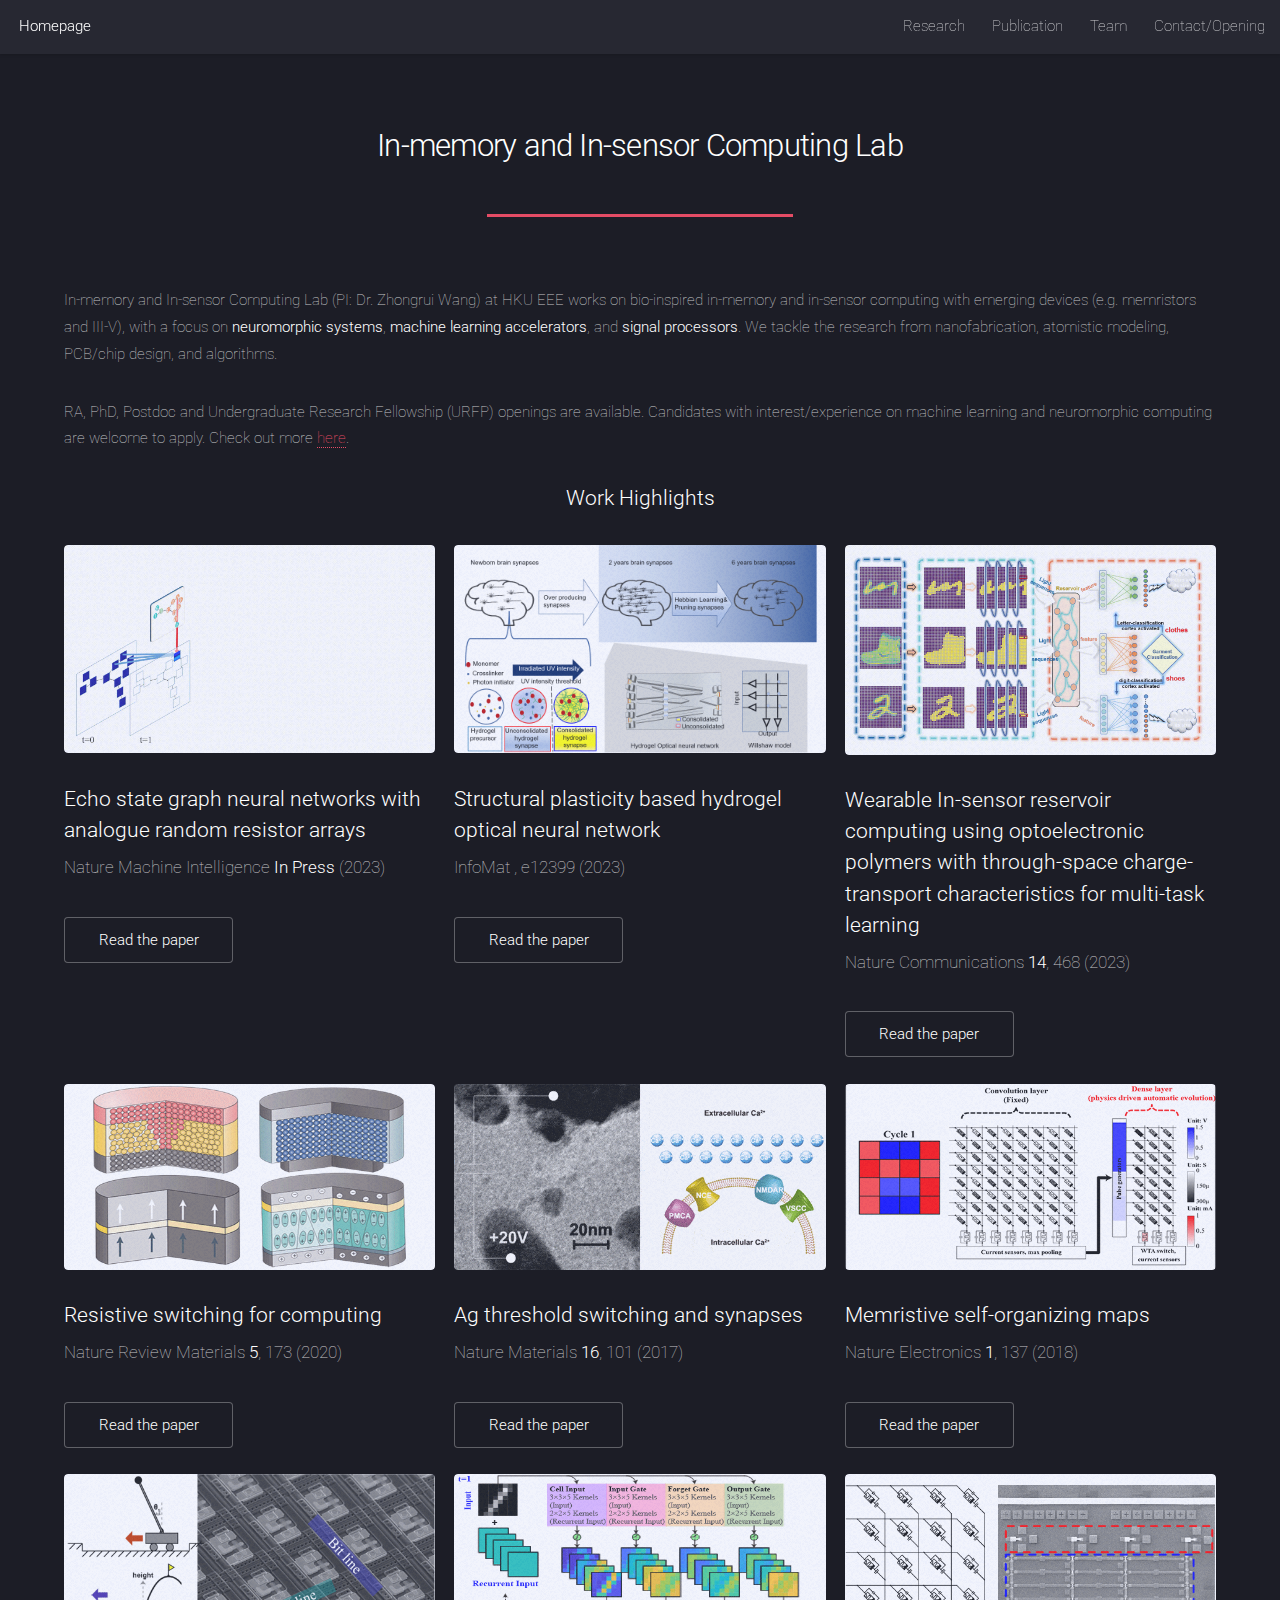
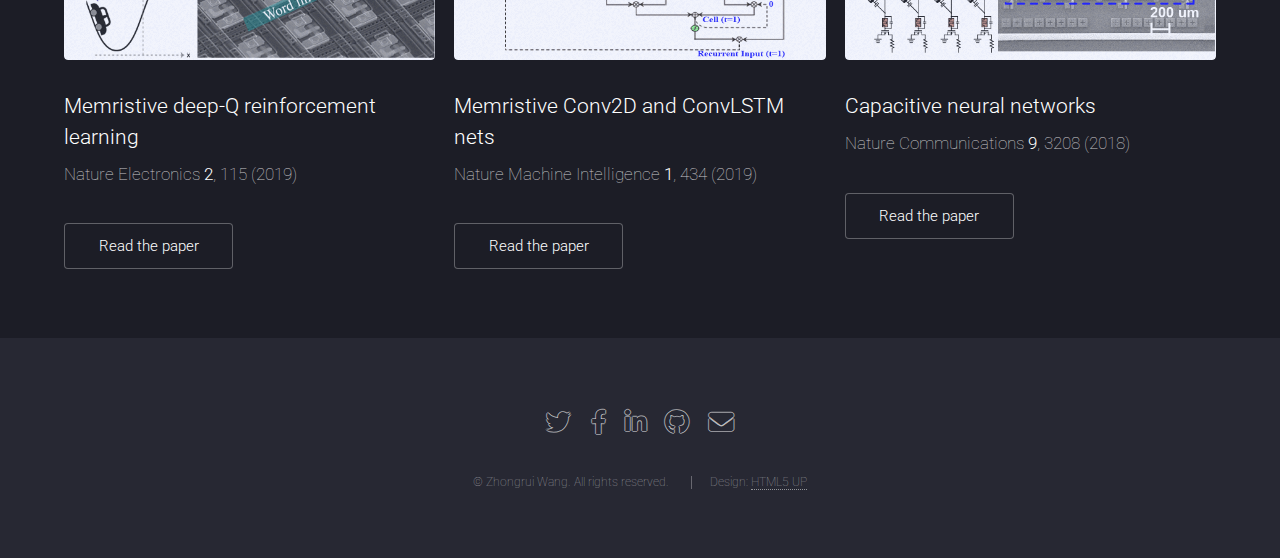
==== commit f9f218db: "Front page highlights sequence adjusted" ====
--- a/index.html
+++ b/index.html
@@ -61,42 +61,43 @@
 					<div class="box alt">
 
 						<!--Row 1 of highlighted papers-->
-						<div class="row gtr-50 gtr-uniform">
-							<!--NE RL-->
-							<div class="col-4 col-6-xsmall">
-								<span class="image fit"><img src="images/rsm.gif" alt="" /></span>
-								<header>
-									<h3>Resistive switching for computing</h3>
-									<p>Nature Review Materials <strong>5</strong>, 173 (2020)</p>
-								</header>
-								<ul class="actions">
-									<li><a href="https://www.nature.com/articles/s41578-019-0159-3" class="button">Read
-											the paper</a></li>
-								</ul>
-							</div>
-
-							<!--NM-->
-							<div class="col-4 col-6-xsmall">
-								<span class="image fit"><img src="images/tem_ag.gif" alt="" /></span>
-								<header>
-									<h3>Ag threshold switching and synapses</h3>
-									<p>Nature Materials <strong>16</strong>, 101 (2017)</p>
-								</header>
-								<ul class="actions">
-									<li><a href="https://www.nature.com/articles/nmat4756" class="button">Read the
-											paper</a></li>
-								</ul>
-							</div>
-
-							<!--NE SOM-->
-							<div class="col-4 col-6-xsmall">
-								<span class="image fit"><img src="images/som.gif" alt="" /></span>
-								<header>
-									<h3>Memristive self-organizing maps</h3>
-									<p>Nature Electronics <strong>1</strong>, 137 (2018)</p>
-								</header>
-								<ul class="actions">
-									<li><a href="https://www.nature.com/articles/s41928-018-0023-2" class="button">Read
+						<div class="row gtr-50 gtr-uniform">							
+
+							<!--NMI ESGNN-->
+							<div class="col-4 col-6-xsmall">
+								<span class="image fit"><img src="images/ESGNN.gif" alt="" /></span>
+								<header>
+									<h3>Echo state graph neural networks with analogue random resistor arrays</h3>
+									<p>Nature Machine Intelligence <strong>In Press</strong> (2023)</p>
+								</header>
+								<ul class="actions">
+									<li><a href="https://arxiv.org/abs/2112.15270" class="button">Read
+											the paper</a></li>
+								</ul>
+							</div>
+							
+							<!--InfoMat Structural plasticity-->
+							<div class="col-4 col-6-xsmall">
+								<span class="image fit"><img src="images/hydrogel_optical_Willshaw_model.gif" alt="" /></span>
+								<header>
+									<h3>Structural plasticity based hydrogel optical neural network</h3>
+									<p>InfoMat <strong> </strong>, e12399 (2023)</p>
+								</header>
+								<ul class="actions">
+									<li><a href="https://onlinelibrary.wiley.com/doi/full/10.1002/inf2.12399" class="button">Read
+											the paper</a></li>
+								</ul>
+							</div>
+
+							<!--NC p-NDI reservoir computing-->
+							<div class="col-4 col-6-xsmall">
+								<span class="image fit"><img src="images/pndi_rc.gif" alt="" /></span>
+								<header>
+									<h3>Wearable In-sensor reservoir computing using optoelectronic polymers with through-space charge-transport characteristics for multi-task learning</h3>
+									<p>Nature Communications <strong>14</strong>, 468 (2023)</p>
+								</header>
+								<ul class="actions">
+									<li><a href="https://www.nature.com/articles/s41467-023-36205-9" class="button">Read
 											the paper</a></li>
 								</ul>
 							</div>
@@ -108,6 +109,50 @@
 						<div class="row gtr-50 gtr-uniform">
 							<!--NE RL-->
 							<div class="col-4 col-6-xsmall">
+								<span class="image fit"><img src="images/rsm.gif" alt="" /></span>
+								<header>
+									<h3>Resistive switching for computing</h3>
+									<p>Nature Review Materials <strong>5</strong>, 173 (2020)</p>
+								</header>
+								<ul class="actions">
+									<li><a href="https://www.nature.com/articles/s41578-019-0159-3" class="button">Read
+											the paper</a></li>
+								</ul>
+							</div>
+
+							<!--NM-->
+							<div class="col-4 col-6-xsmall">
+								<span class="image fit"><img src="images/tem_ag.gif" alt="" /></span>
+								<header>
+									<h3>Ag threshold switching and synapses</h3>
+									<p>Nature Materials <strong>16</strong>, 101 (2017)</p>
+								</header>
+								<ul class="actions">
+									<li><a href="https://www.nature.com/articles/nmat4756" class="button">Read the
+											paper</a></li>
+								</ul>
+							</div>
+
+							<!--NE SOM-->
+							<div class="col-4 col-6-xsmall">
+								<span class="image fit"><img src="images/som.gif" alt="" /></span>
+								<header>
+									<h3>Memristive self-organizing maps</h3>
+									<p>Nature Electronics <strong>1</strong>, 137 (2018)</p>
+								</header>
+								<ul class="actions">
+									<li><a href="https://www.nature.com/articles/s41928-018-0023-2" class="button">Read
+											the paper</a></li>
+								</ul>
+							</div>
+						</div>
+
+						<br>
+
+						<!--Row 3 of highlighted papers-->
+						<div class="row gtr-50 gtr-uniform">
+							<!--NE RL-->
+							<div class="col-4 col-6-xsmall">
 								<span class="image fit"><img src="images/rl.gif" alt="" /></span>
 								<header>
 									<h3>Memristive deep-Q reinforcement learning</h3>
@@ -144,54 +189,8 @@
 											the paper</a></li>
 								</ul>
 							</div>
-						</div>
+						</div>																									
 						
-						<br>
-
-						<!--Row 3 of highlighted papers-->
-						<div class="row gtr-50 gtr-uniform">
-							<!--InfoMat Structural plasticity-->
-							<div class="col-4 col-6-xsmall">
-								<span class="image fit"><img src="images/hydrogel_optical_Willshaw_model.gif" alt="" /></span>
-								<header>
-									<h3>Structural plasticity based hydrogel optical neural network</h3>
-									<p>InfoMat <strong> </strong>, e12399 (2023)</p>
-								</header>
-								<ul class="actions">
-									<li><a href="https://onlinelibrary.wiley.com/doi/full/10.1002/inf2.12399" class="button">Read
-											the paper</a></li>
-								</ul>
-							</div>
-
-							<!--NMI ESGNN-->
-							<div class="col-4 col-6-xsmall">
-								<span class="image fit"><img src="images/ESGNN.gif" alt="" /></span>
-								<header>
-									<h3>Echo state graph neural networks with analogue random resistor arrays</h3>
-									<p>Nature Machine Intelligence <strong>In Press</strong> (2023)</p>
-								</header>
-								<ul class="actions">
-									<li><a href="https://arxiv.org/abs/2112.15270" class="button">Read
-											the paper</a></li>
-								</ul>
-							</div>
-							
-							<!--NC p-NDI reservoir computing-->
-							<div class="col-4 col-6-xsmall">
-								<span class="image fit"><img src="images/pndi_rc.gif" alt="" /></span>
-								<header>
-									<h3>Wearable In-sensor reservoir computing using optoelectronic polymers with through-space charge-transport characteristics for multi-task learning</h3>
-									<p>Nature Communications <strong>14</strong>, 468 (2023)</p>
-								</header>
-								<ul class="actions">
-									<li><a href="https://www.nature.com/articles/s41467-023-36205-9" class="button">Read
-											the paper</a></li>
-								</ul>
-							</div>
-							
-						</div>
-						
-
 					</div>
 				</section>
 			</div>
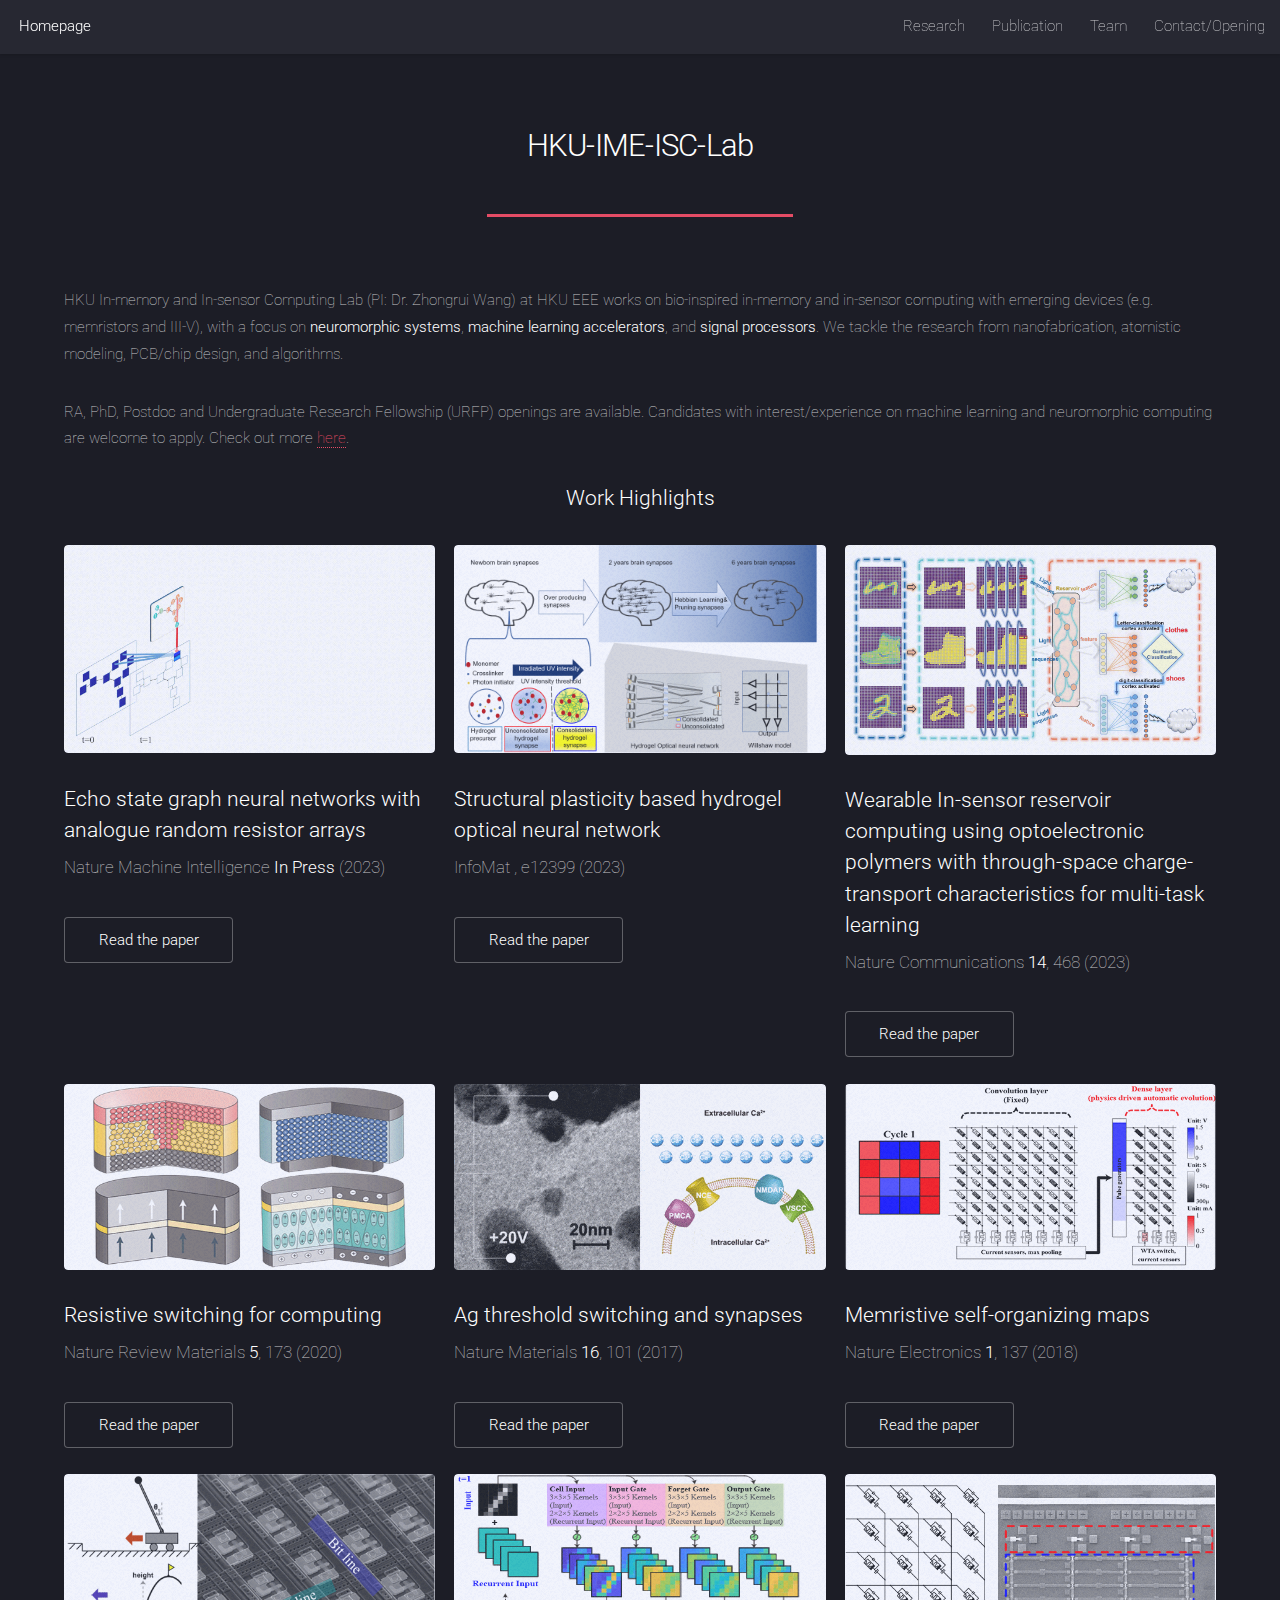
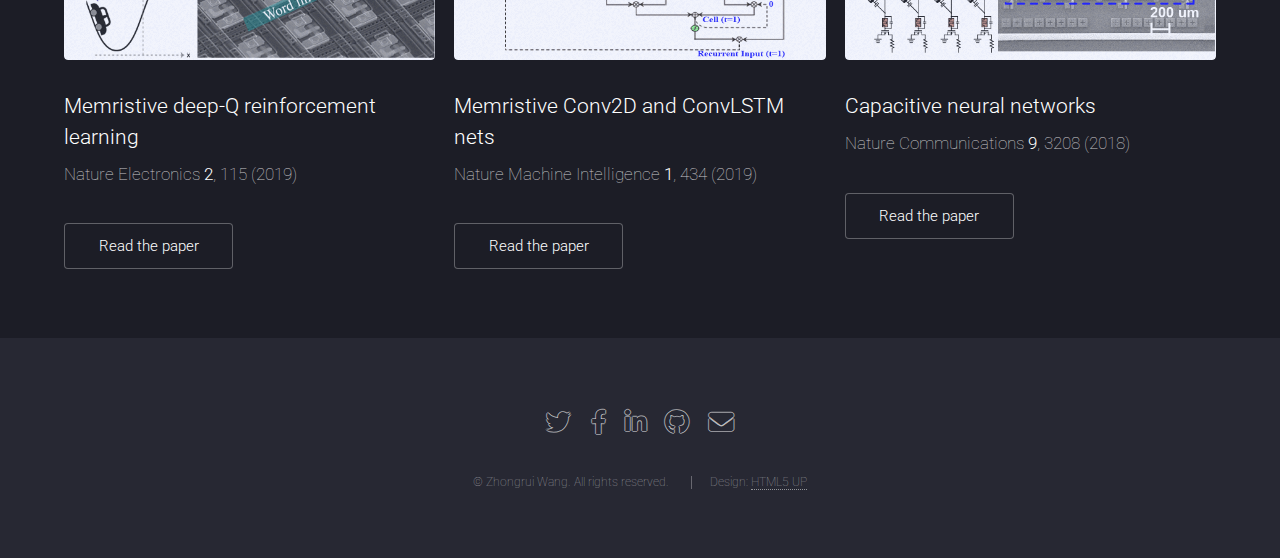
==== commit 2a2ad6f4: "Title" ====
--- a/index.html
+++ b/index.html
@@ -7,7 +7,7 @@
 <html>
 
 <head>
-	<title>In-memory/sensor Computing Lab at HKU EEE</title>
+	<title>HKU-IMC-ISC-Lab</title>
 	<meta charset="utf-8" />
 	<meta name="viewport" content="width=device-width, initial-scale=1, user-scalable=no" />
 	<link rel="stylesheet" href="assets/css/main.css" />
@@ -37,11 +37,11 @@
 			<div class="container">
 
 				<header class="major">
-					<h2> In-memory and In-sensor Computing Lab </h2>
+					<h2> HKU-IME-ISC-Lab </h2>
 				</header>
 
 				<p>
-					In-memory and In-sensor Computing Lab (PI: Dr. Zhongrui Wang) at HKU EEE works on bio-inspired in-memory and in-sensor computing with
+					HKU In-memory and In-sensor Computing Lab (PI: Dr. Zhongrui Wang) at HKU EEE works on bio-inspired in-memory and in-sensor computing with
 					emerging devices (e.g. memristors and III-V), with a focus on <strong>neuromorphic systems</strong>,
 					<strong>machine learning accelerators</strong>, and <strong>signal processors</strong>. We tackle
 					the research from nanofabrication, atomistic modeling, PCB/chip design, and algorithms.
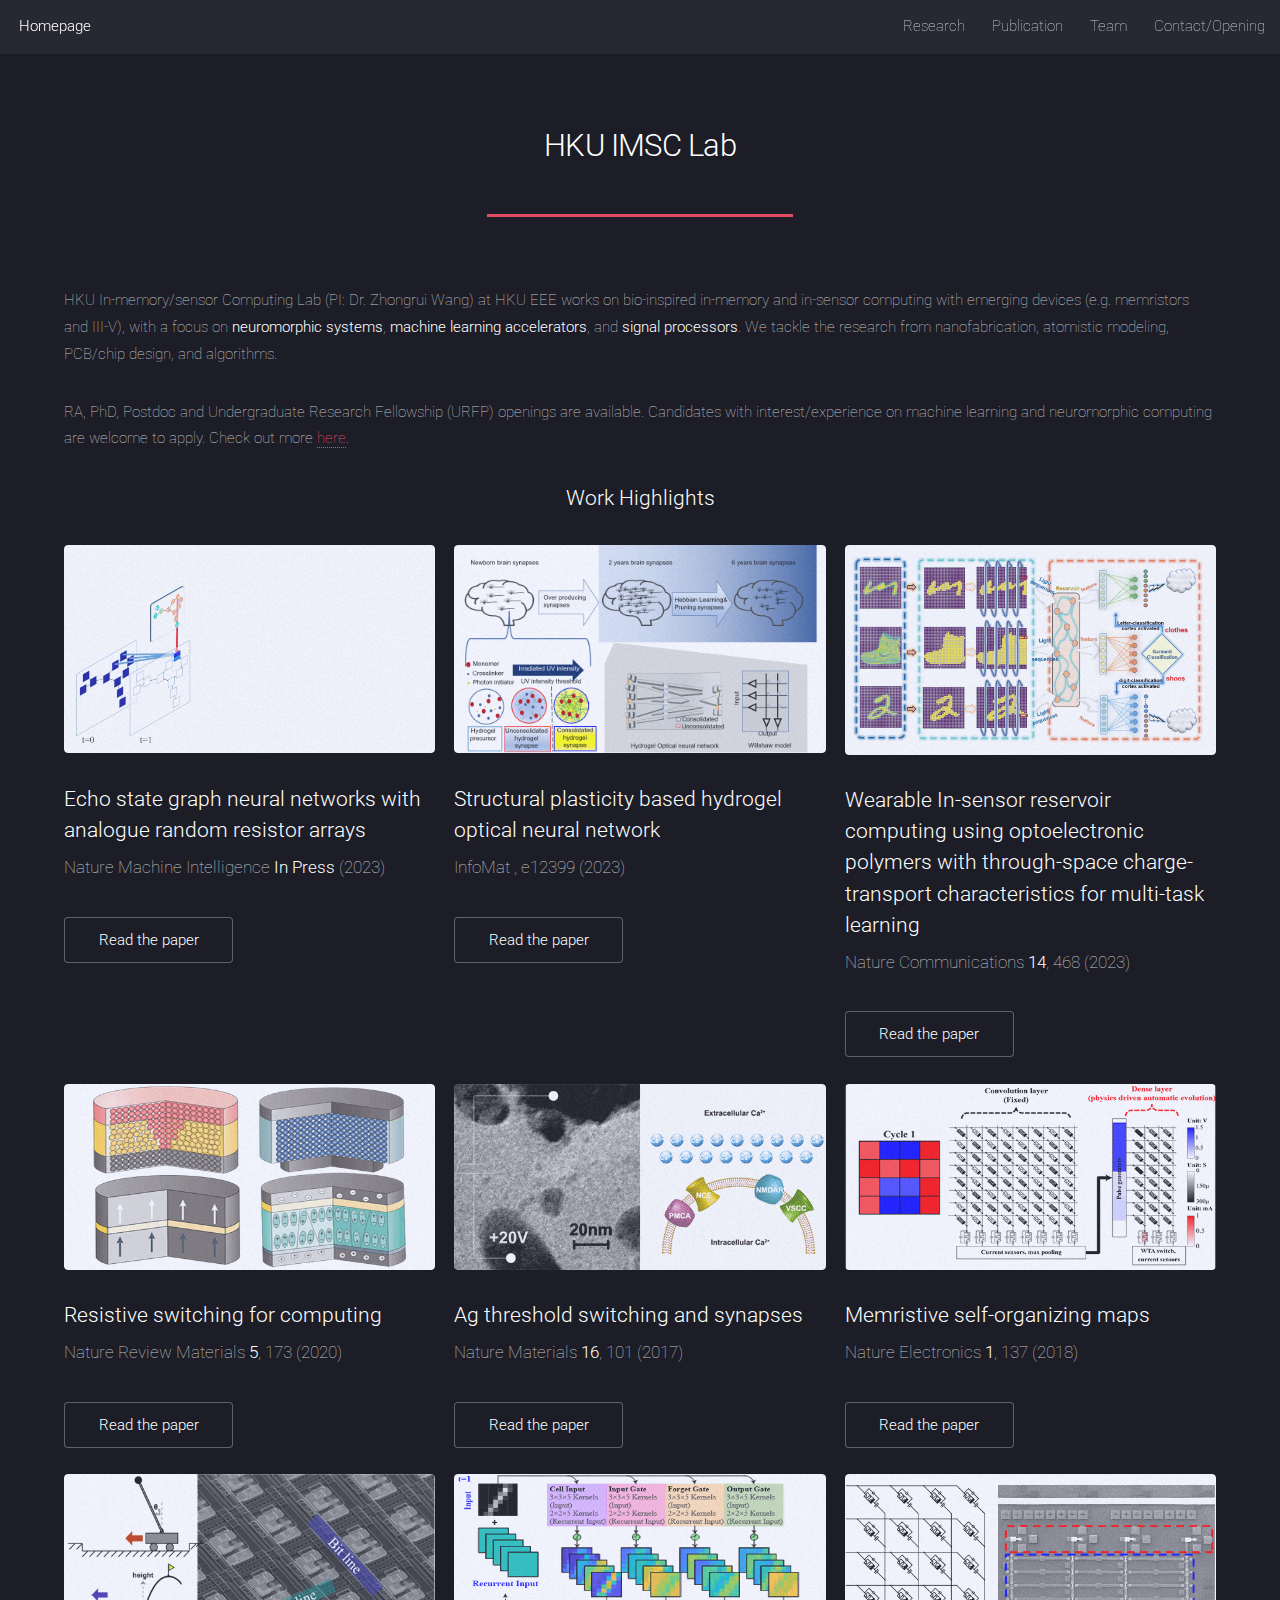
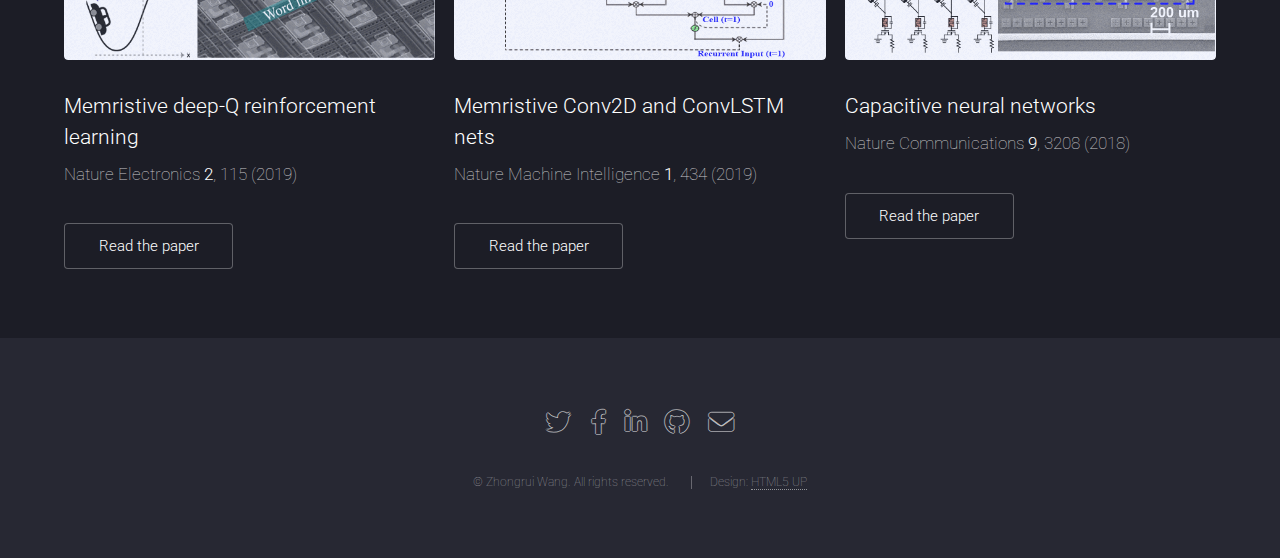
==== commit dddbd7bb: "Lab Name" ====
--- a/index.html
+++ b/index.html
@@ -7,7 +7,7 @@
 <html>
 
 <head>
-	<title>HKU-IMC-ISC-Lab</title>
+	<title>HKU IMSC Lab</title>
 	<meta charset="utf-8" />
 	<meta name="viewport" content="width=device-width, initial-scale=1, user-scalable=no" />
 	<link rel="stylesheet" href="assets/css/main.css" />
@@ -37,11 +37,11 @@
 			<div class="container">
 
 				<header class="major">
-					<h2> HKU-IME-ISC-Lab </h2>
+					<h2> HKU IMSC Lab </h2>
 				</header>
 
 				<p>
-					HKU In-memory and In-sensor Computing Lab (PI: Dr. Zhongrui Wang) at HKU EEE works on bio-inspired in-memory and in-sensor computing with
+					HKU In-memory/sensor Computing Lab (PI: Dr. Zhongrui Wang) at HKU EEE works on bio-inspired in-memory and in-sensor computing with
 					emerging devices (e.g. memristors and III-V), with a focus on <strong>neuromorphic systems</strong>,
 					<strong>machine learning accelerators</strong>, and <strong>signal processors</strong>. We tackle
 					the research from nanofabrication, atomistic modeling, PCB/chip design, and algorithms.
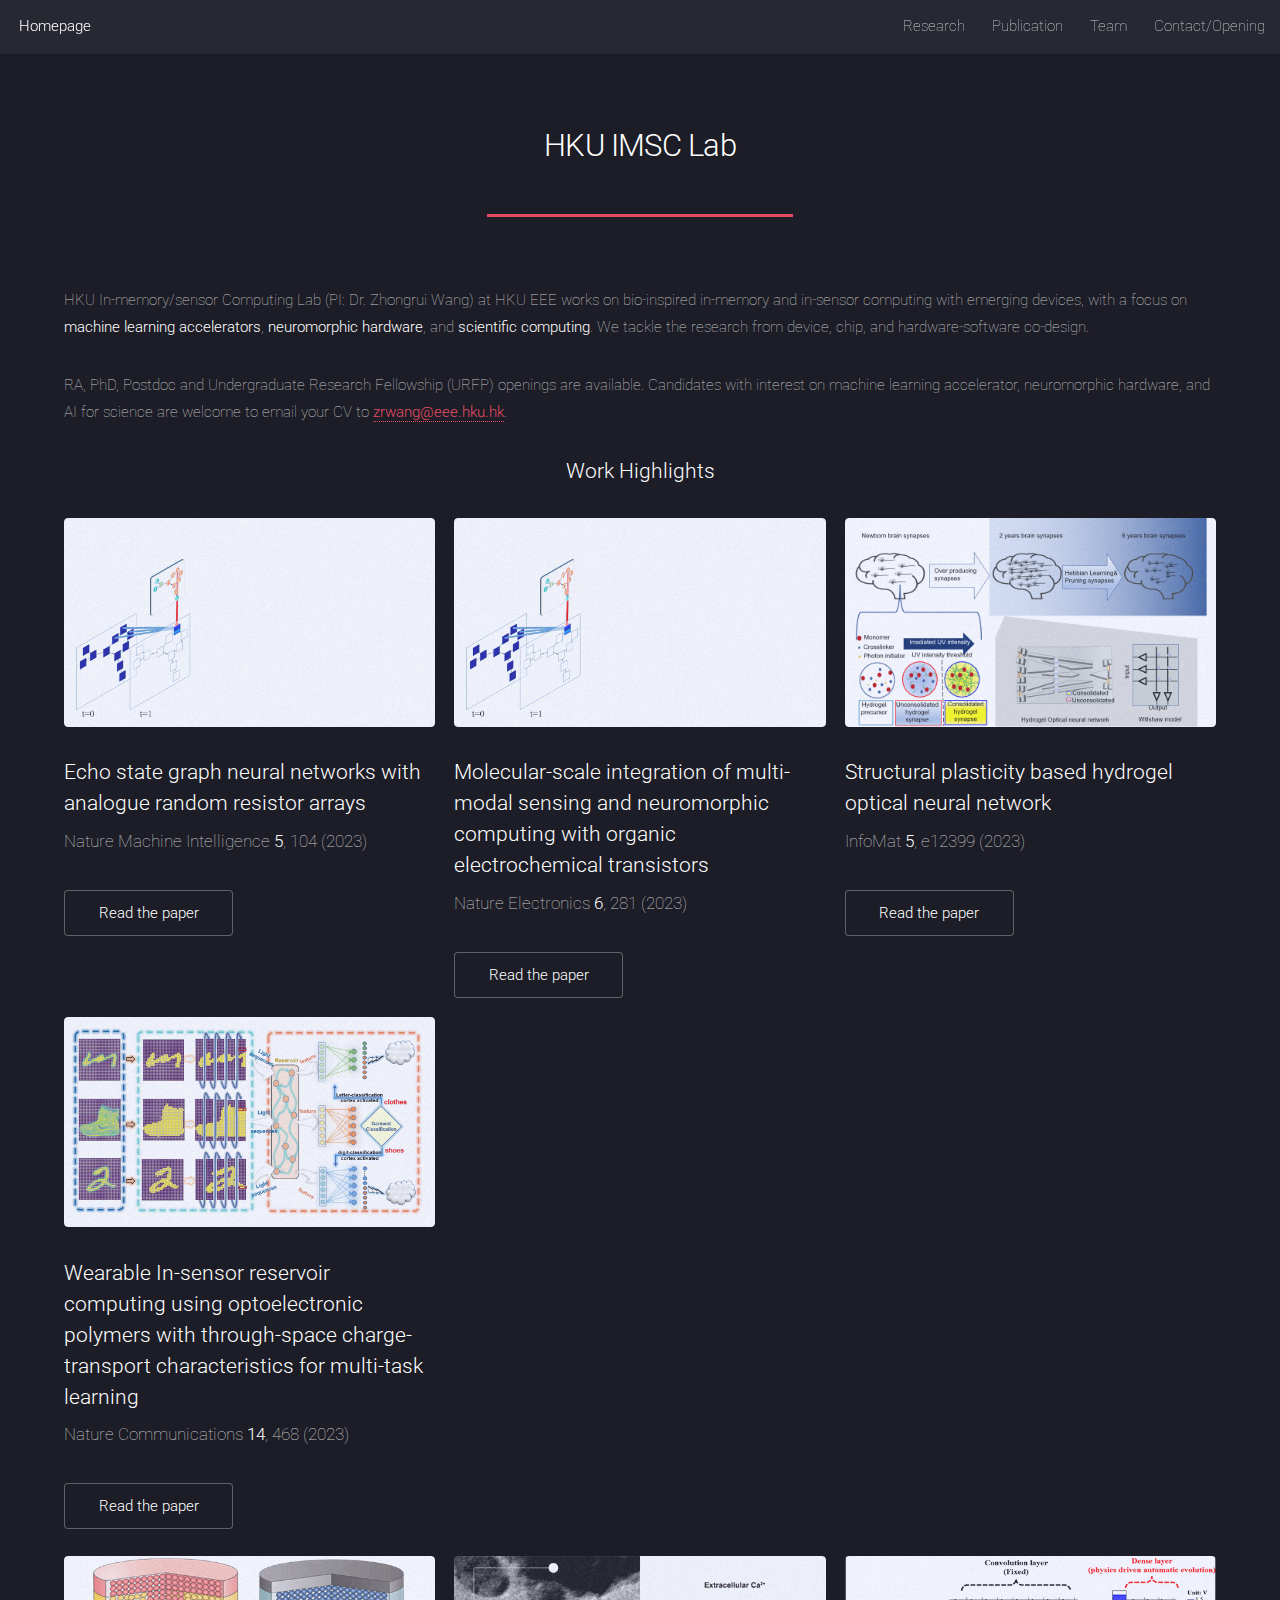
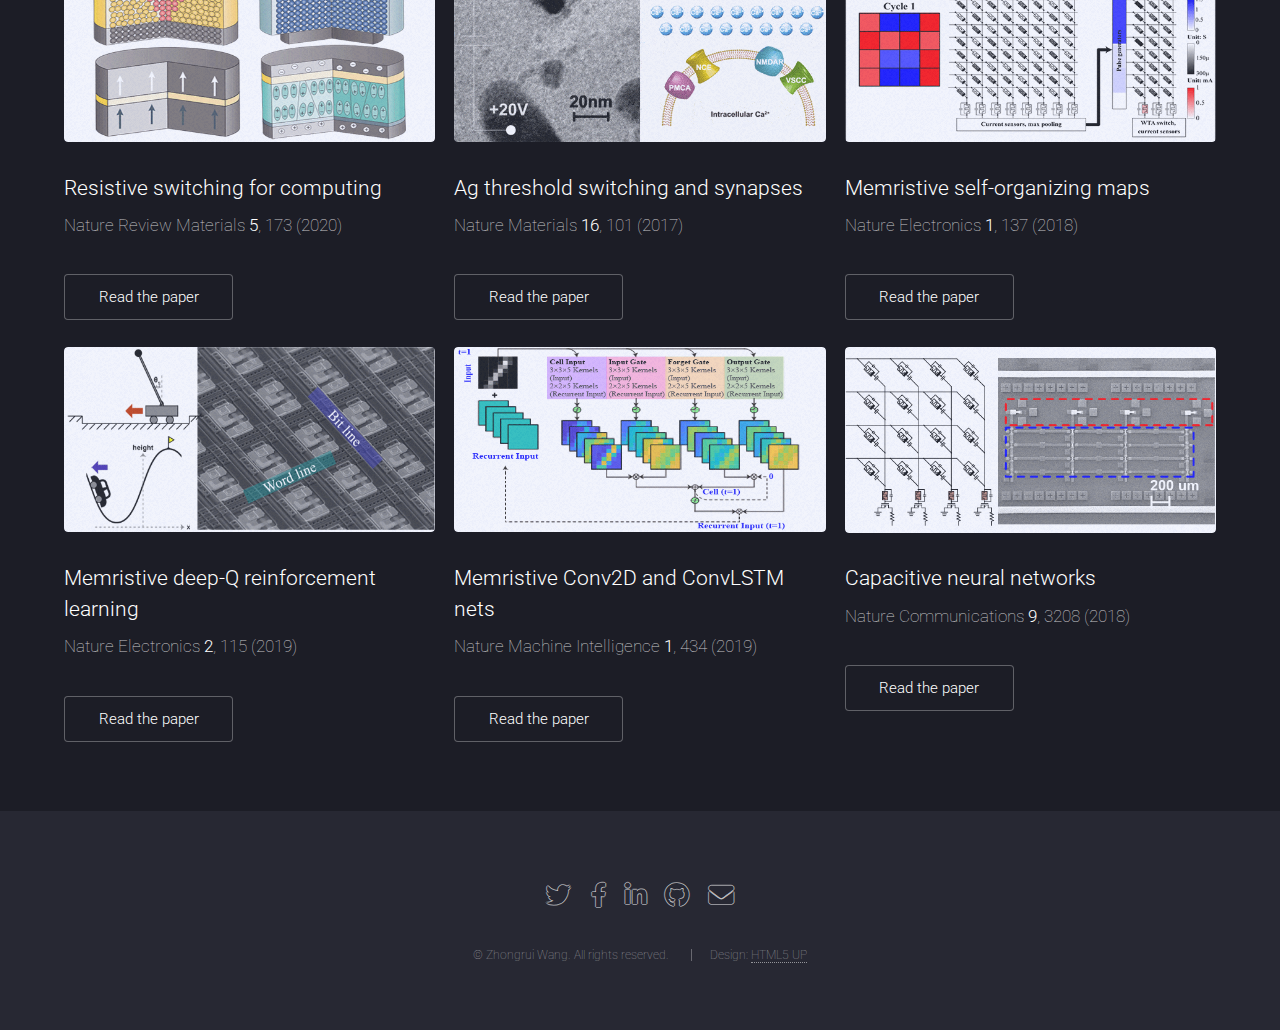
==== commit 33ee6949: "Home page and investigator profiles" ====
--- a/index.html
+++ b/index.html
@@ -42,14 +42,13 @@
 
 				<p>
 					HKU In-memory/sensor Computing Lab (PI: Dr. Zhongrui Wang) at HKU EEE works on bio-inspired in-memory and in-sensor computing with
-					emerging devices (e.g. memristors and III-V), with a focus on <strong>neuromorphic systems</strong>,
-					<strong>machine learning accelerators</strong>, and <strong>signal processors</strong>. We tackle
-					the research from nanofabrication, atomistic modeling, PCB/chip design, and algorithms.
+					emerging devices, with a focus on <strong>machine learning accelerators</strong>, <strong>neuromorphic hardware</strong>, and <strong>scientific computing</strong>. We tackle
+					the research from device, chip, and hardware-software co-design.
 				</p>
 
 				<p>
-					RA, PhD, Postdoc and Undergraduate Research Fellowship (URFP) openings are available. Candidates with interest/experience on machine learning and
-					neuromorphic computing are welcome to apply. Check out more <a><href="contact.html">here</a>.
+					RA, PhD, Postdoc and Undergraduate Research Fellowship (URFP) openings are available. Candidates with interest on machine learning accelerator,
+					neuromorphic hardware, and AI for science are welcome to email your CV to <strong><a href="mailto:zrwang@eee.hku.hk">zrwang@eee.hku.hk</a></strong>.
 				</p>
 
 				<!-- Image -->
@@ -68,11 +67,22 @@
 								<span class="image fit"><img src="images/ESGNN.gif" alt="" /></span>
 								<header>
 									<h3>Echo state graph neural networks with analogue random resistor arrays</h3>
-									<p>Nature Machine Intelligence <strong>In Press</strong> (2023)</p>
-								</header>
-								<ul class="actions">
-									<li><a href="https://arxiv.org/abs/2112.15270" class="button">Read
-											the paper</a></li>
+									<p>Nature Machine Intelligence <strong>5</strong>, 104 (2023)</p>
+								</header>
+								<ul class="actions">
+									<li><a href="https://www.nature.com/articles/s42256-023-00609-5" class="button">Read the paper</a></li>
+								</ul>
+							</div>
+
+							<!--NE OECT-->
+							<div class="col-4 col-6-xsmall">
+								<span class="image fit"><img src="images/ESGNN.gif" alt="" /></span>
+								<header>
+									<h3>Molecular-scale integration of multi-modal sensing and neuromorphic computing with organic electrochemical transistors</h3>
+									<p>Nature Electronics <strong>6</strong>, 281 (2023)</p>
+								</header>
+								<ul class="actions">
+									<li><a href="https://www.nature.com/articles/s42256-023-00609-5" class="button">Read the paper</a></li>
 								</ul>
 							</div>
 							
@@ -81,7 +91,7 @@
 								<span class="image fit"><img src="images/hydrogel_optical_Willshaw_model.gif" alt="" /></span>
 								<header>
 									<h3>Structural plasticity based hydrogel optical neural network</h3>
-									<p>InfoMat <strong> </strong>, e12399 (2023)</p>
+									<p>InfoMat <strong>5</strong>, e12399 (2023)</p>
 								</header>
 								<ul class="actions">
 									<li><a href="https://onlinelibrary.wiley.com/doi/full/10.1002/inf2.12399" class="button">Read
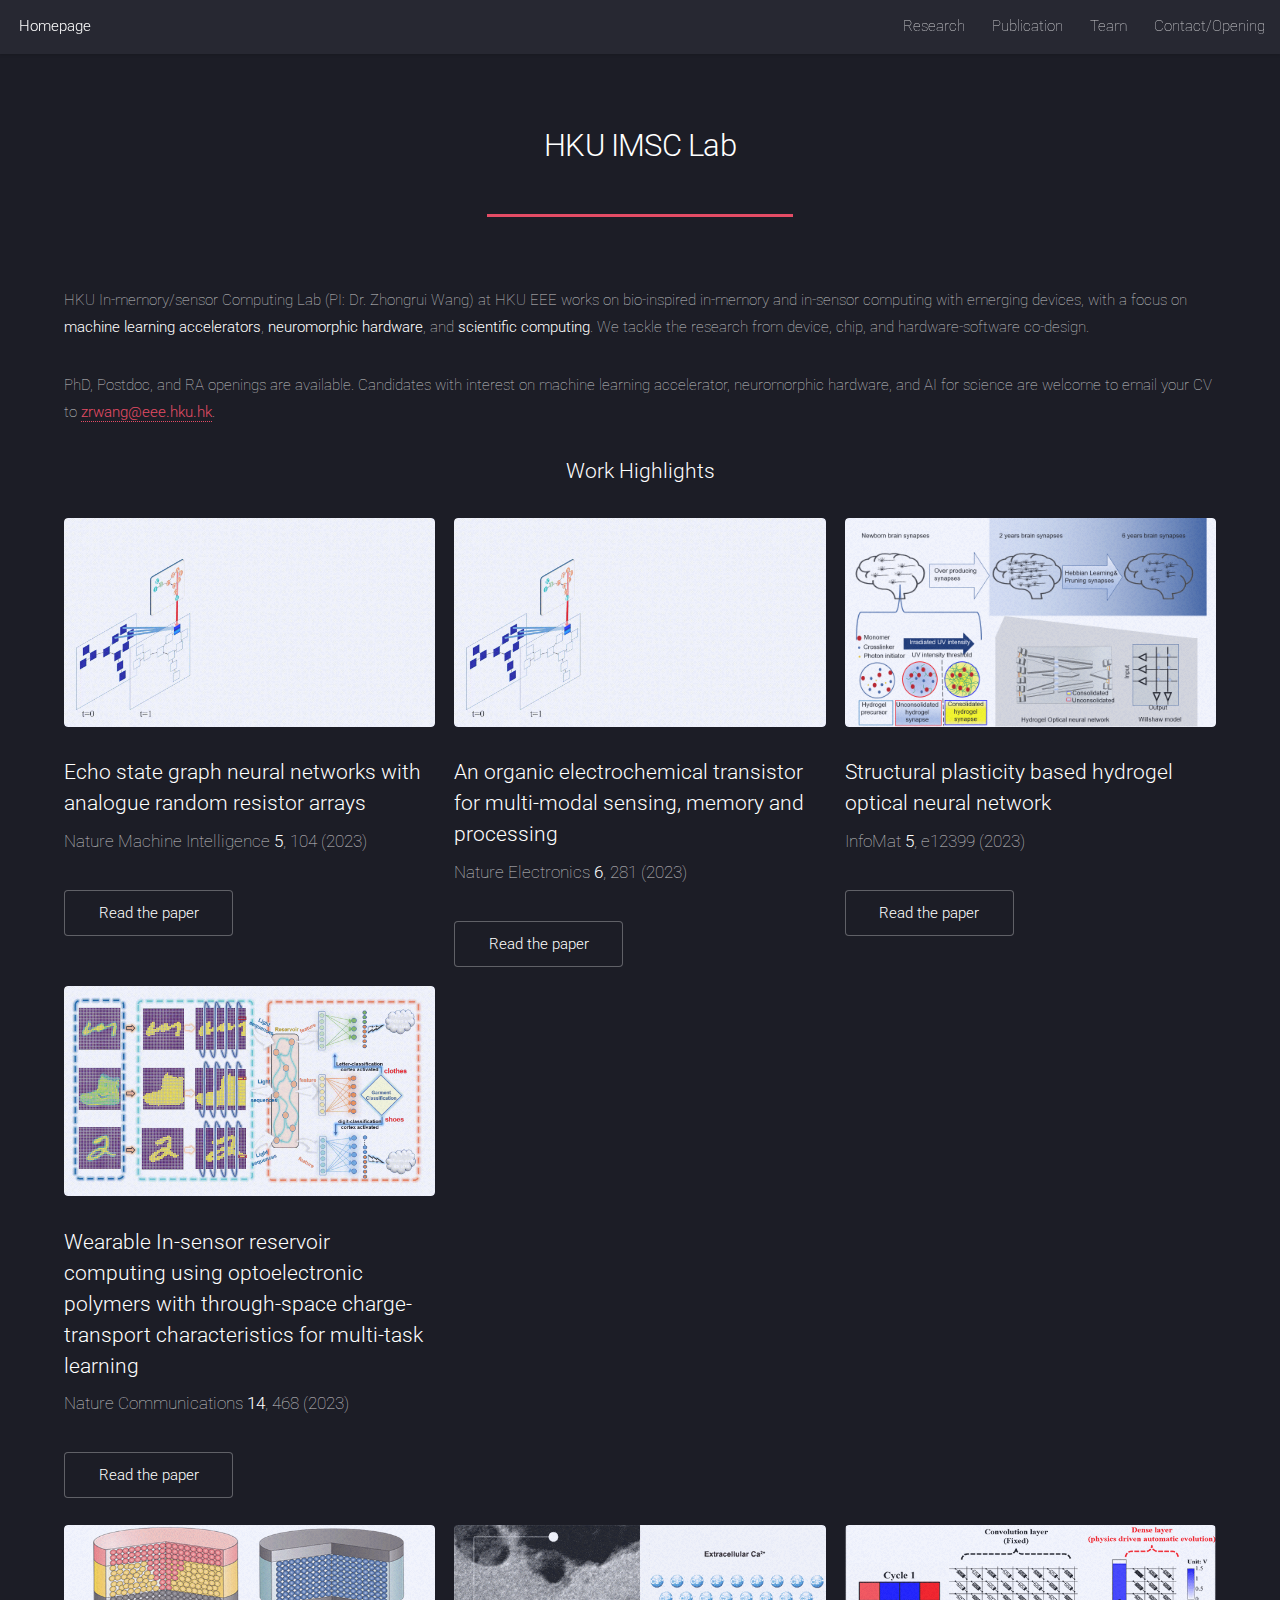
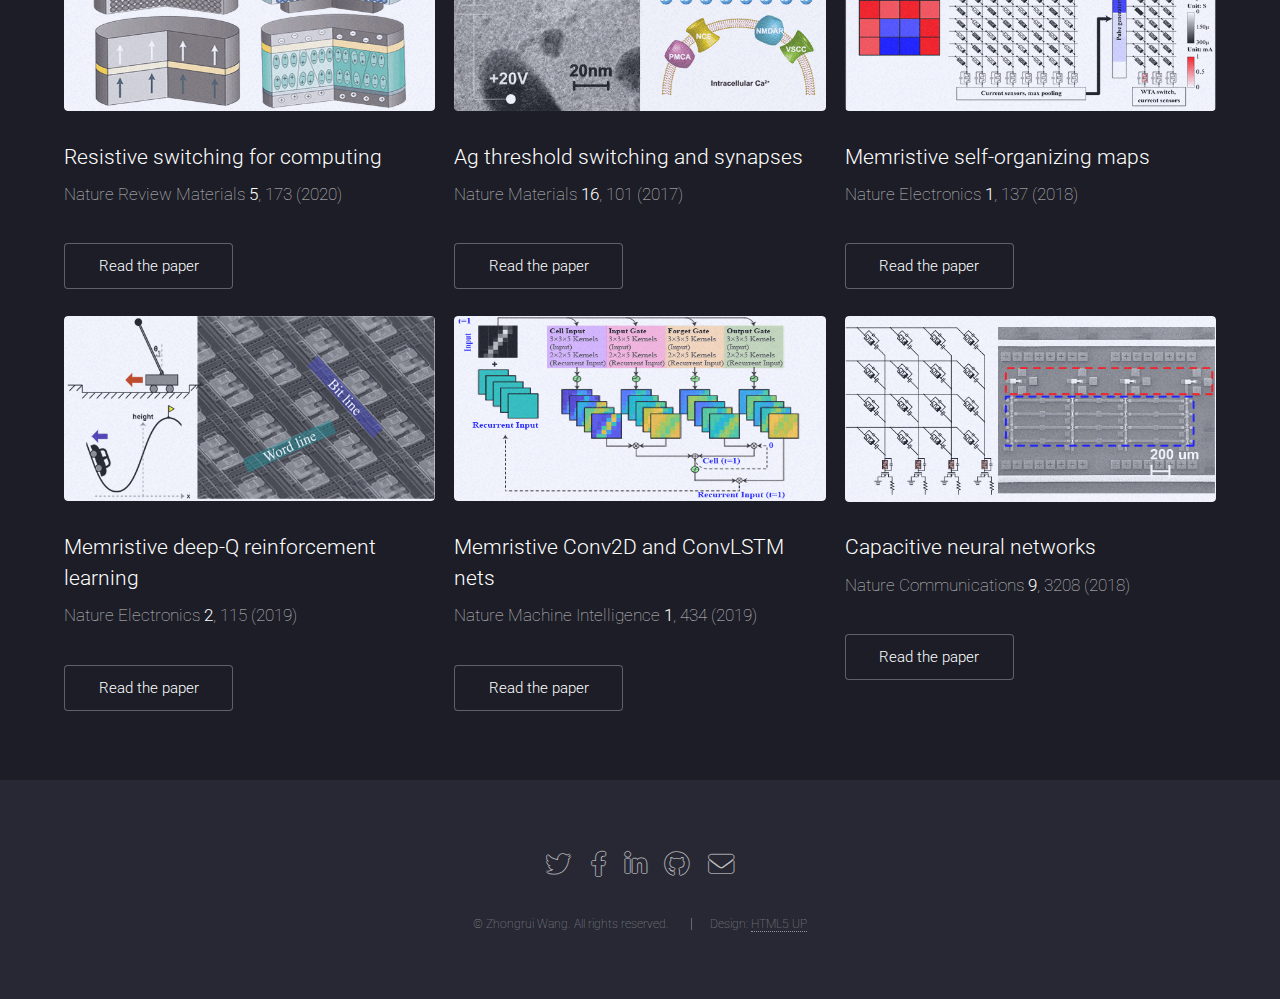
==== commit 6ff74906: "Index research highlights" ====
--- a/index.html
+++ b/index.html
@@ -47,7 +47,7 @@
 				</p>
 
 				<p>
-					RA, PhD, Postdoc and Undergraduate Research Fellowship (URFP) openings are available. Candidates with interest on machine learning accelerator,
+					PhD, Postdoc, and RA openings are available. Candidates with interest on machine learning accelerator,
 					neuromorphic hardware, and AI for science are welcome to email your CV to <strong><a href="mailto:zrwang@eee.hku.hk">zrwang@eee.hku.hk</a></strong>.
 				</p>
 
@@ -78,11 +78,11 @@
 							<div class="col-4 col-6-xsmall">
 								<span class="image fit"><img src="images/ESGNN.gif" alt="" /></span>
 								<header>
-									<h3>Molecular-scale integration of multi-modal sensing and neuromorphic computing with organic electrochemical transistors</h3>
+									<h3>An organic electrochemical transistor for multi-modal sensing, memory and processing</h3>
 									<p>Nature Electronics <strong>6</strong>, 281 (2023)</p>
 								</header>
 								<ul class="actions">
-									<li><a href="https://www.nature.com/articles/s42256-023-00609-5" class="button">Read the paper</a></li>
+									<li><a href="https://www.nature.com/articles/s41928-023-00950-y" class="button">Read the paper</a></li>
 								</ul>
 							</div>
 							
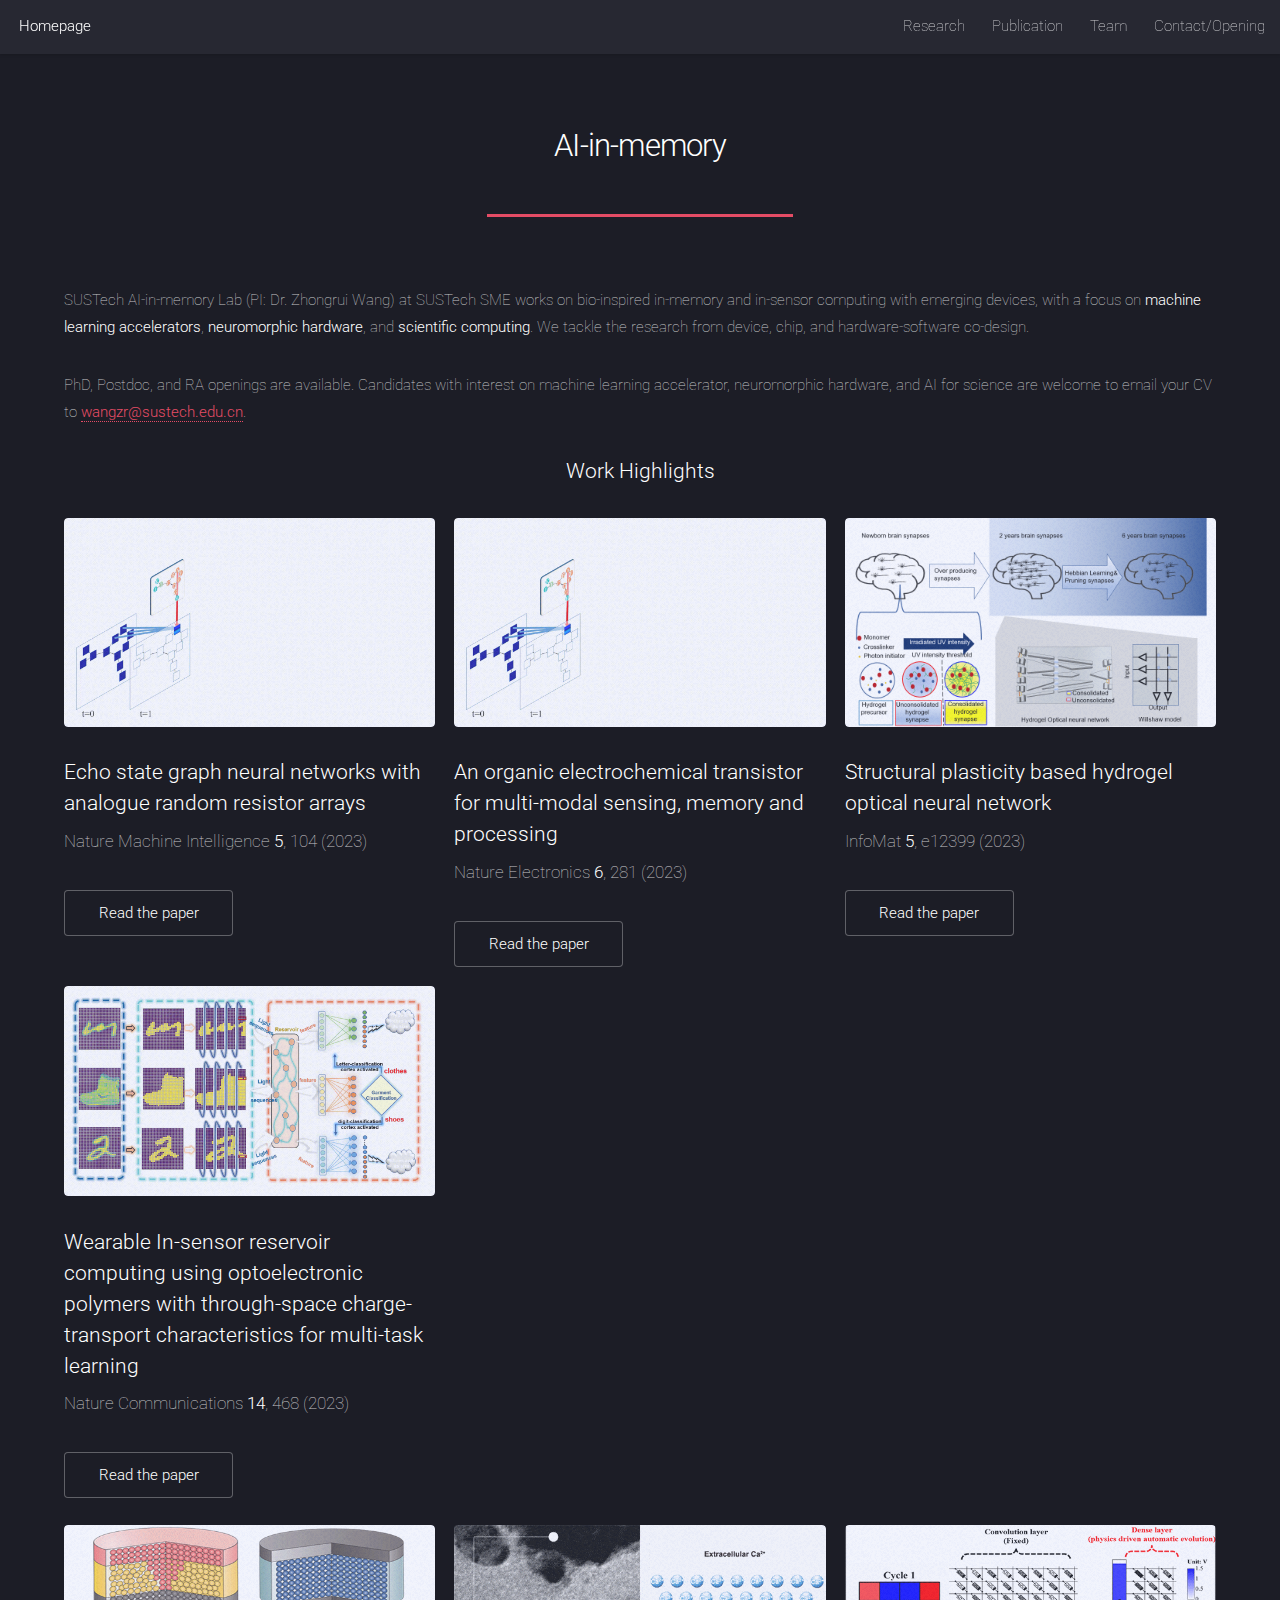
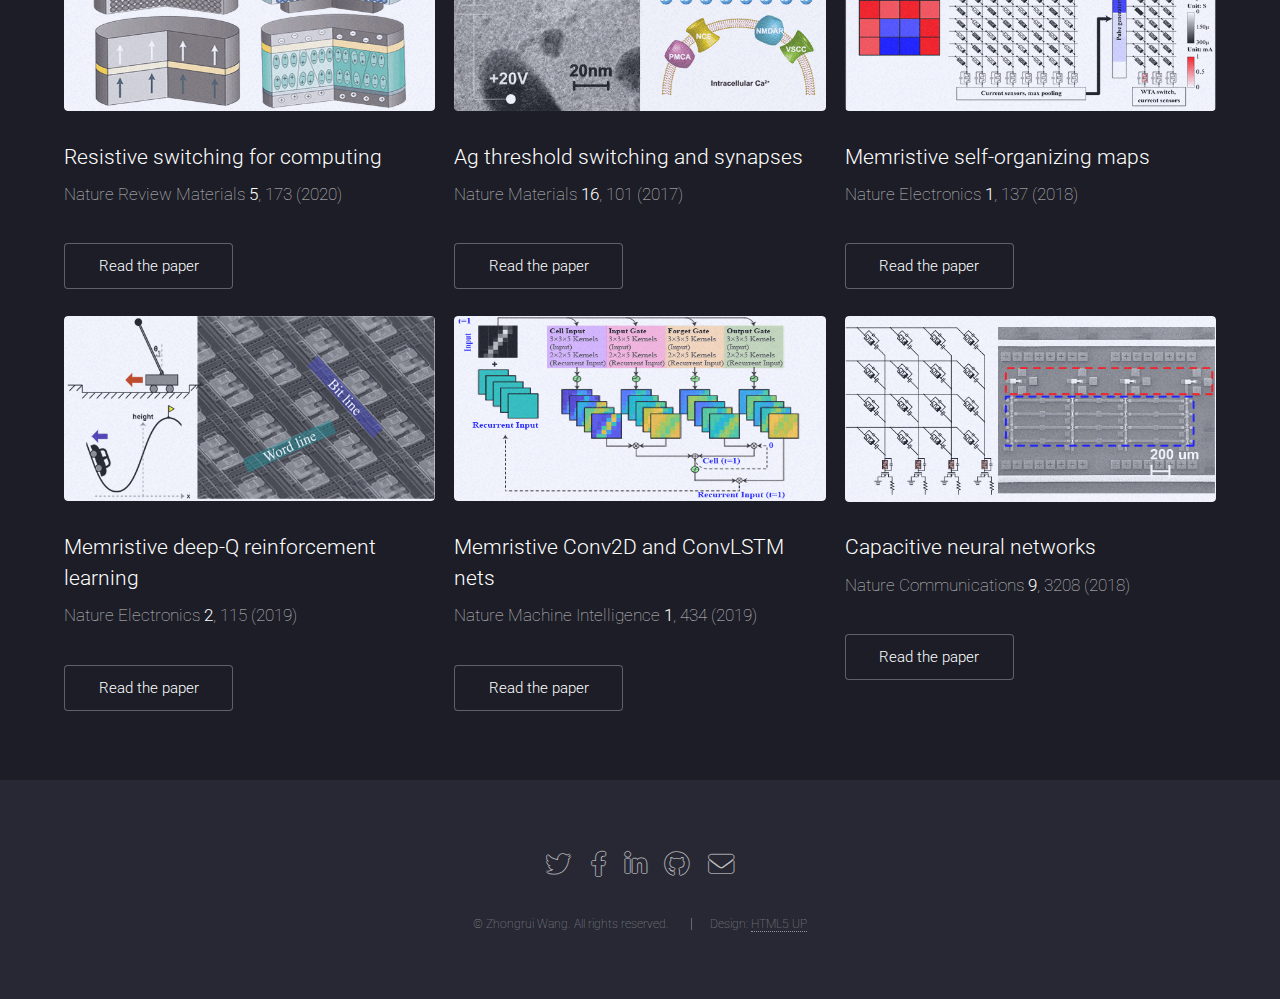
==== commit b193d645: "Sustech" ====
--- a/index.html
+++ b/index.html
@@ -7,7 +7,7 @@
 <html>
 
 <head>
-	<title>HKU IMSC Lab</title>
+	<title>SUSTech AI-in-memory Lab</title>
 	<meta charset="utf-8" />
 	<meta name="viewport" content="width=device-width, initial-scale=1, user-scalable=no" />
 	<link rel="stylesheet" href="assets/css/main.css" />
@@ -37,18 +37,18 @@
 			<div class="container">
 
 				<header class="major">
-					<h2> HKU IMSC Lab </h2>
+					<h2> AI-in-memory </h2>
 				</header>
 
 				<p>
-					HKU In-memory/sensor Computing Lab (PI: Dr. Zhongrui Wang) at HKU EEE works on bio-inspired in-memory and in-sensor computing with
+					SUSTech AI-in-memory Lab (PI: Dr. Zhongrui Wang) at SUSTech SME works on bio-inspired in-memory and in-sensor computing with
 					emerging devices, with a focus on <strong>machine learning accelerators</strong>, <strong>neuromorphic hardware</strong>, and <strong>scientific computing</strong>. We tackle
 					the research from device, chip, and hardware-software co-design.
 				</p>
 
 				<p>
 					PhD, Postdoc, and RA openings are available. Candidates with interest on machine learning accelerator,
-					neuromorphic hardware, and AI for science are welcome to email your CV to <strong><a href="mailto:zrwang@eee.hku.hk">zrwang@eee.hku.hk</a></strong>.
+					neuromorphic hardware, and AI for science are welcome to email your CV to <strong><a href="mailto:wangzr@sustech.edu.cn">wangzr@sustech.edu.cn</a></strong>.
 				</p>
 
 				<!-- Image -->
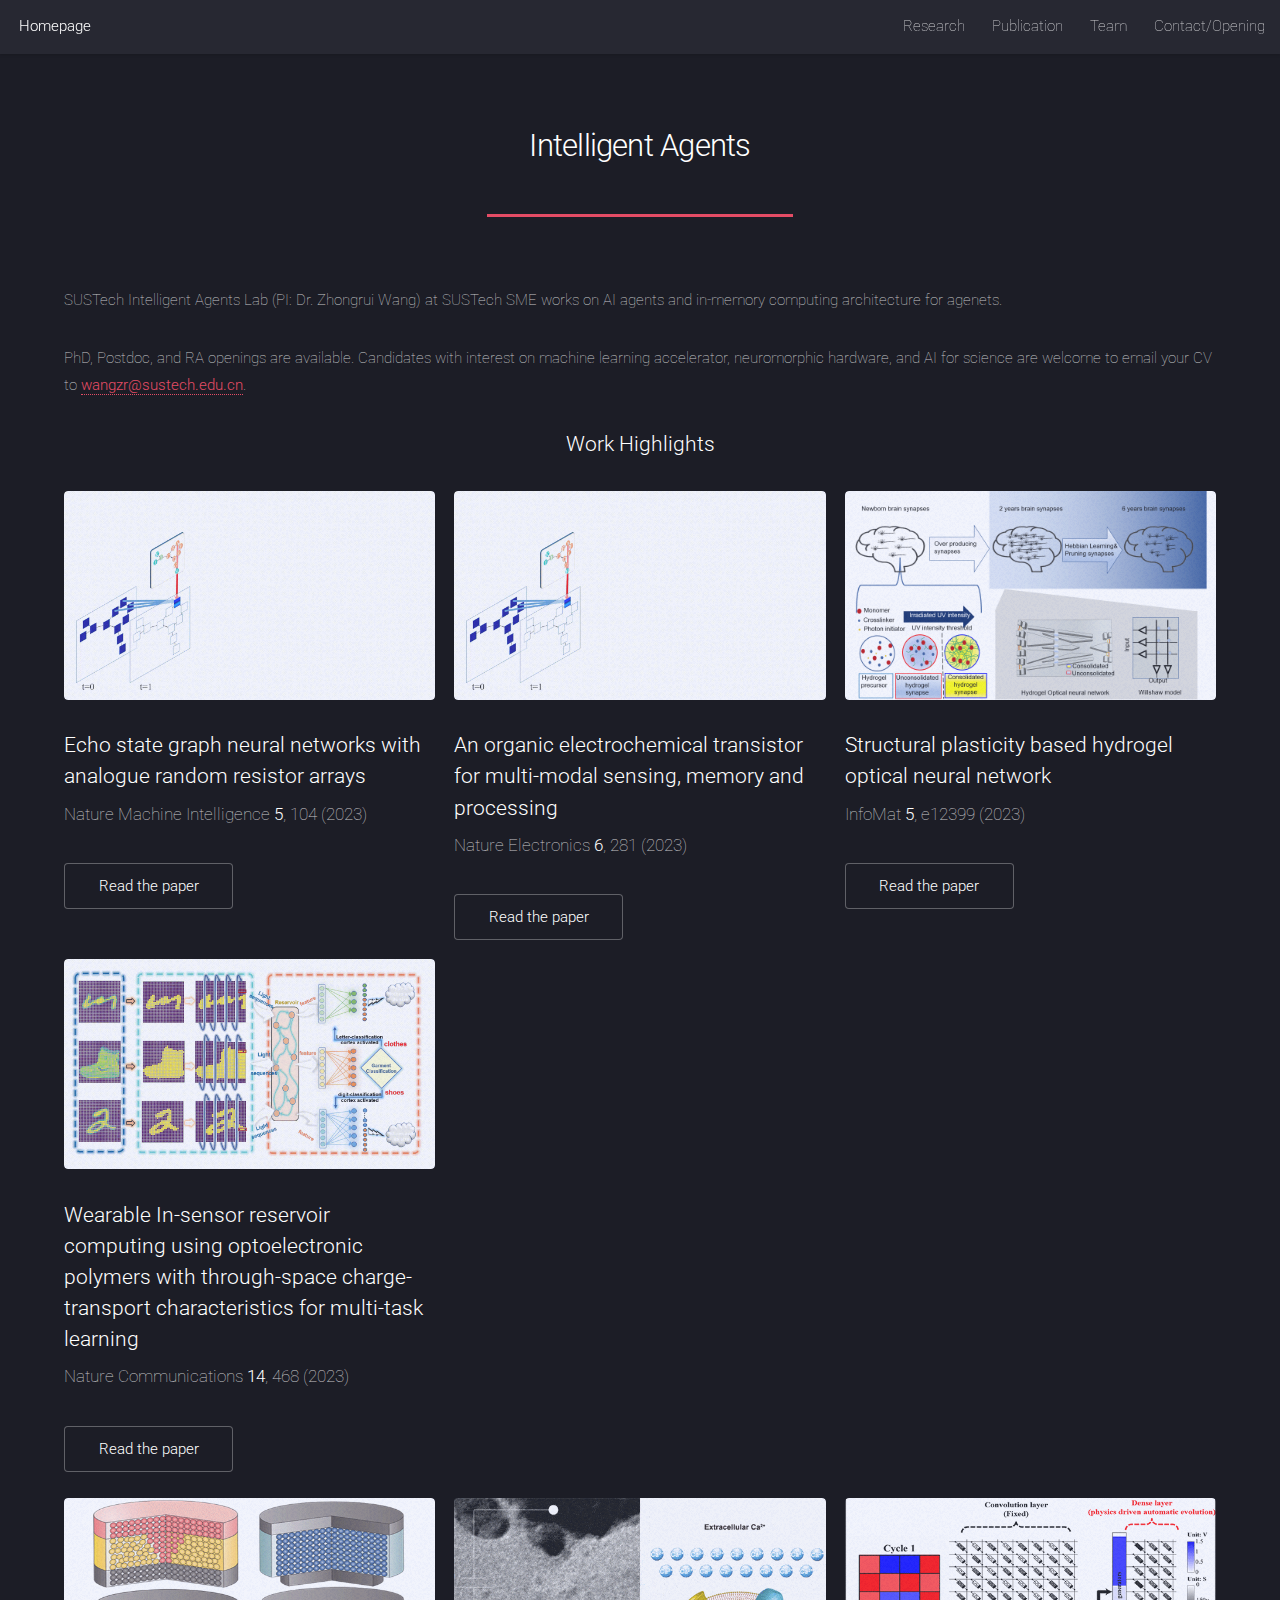
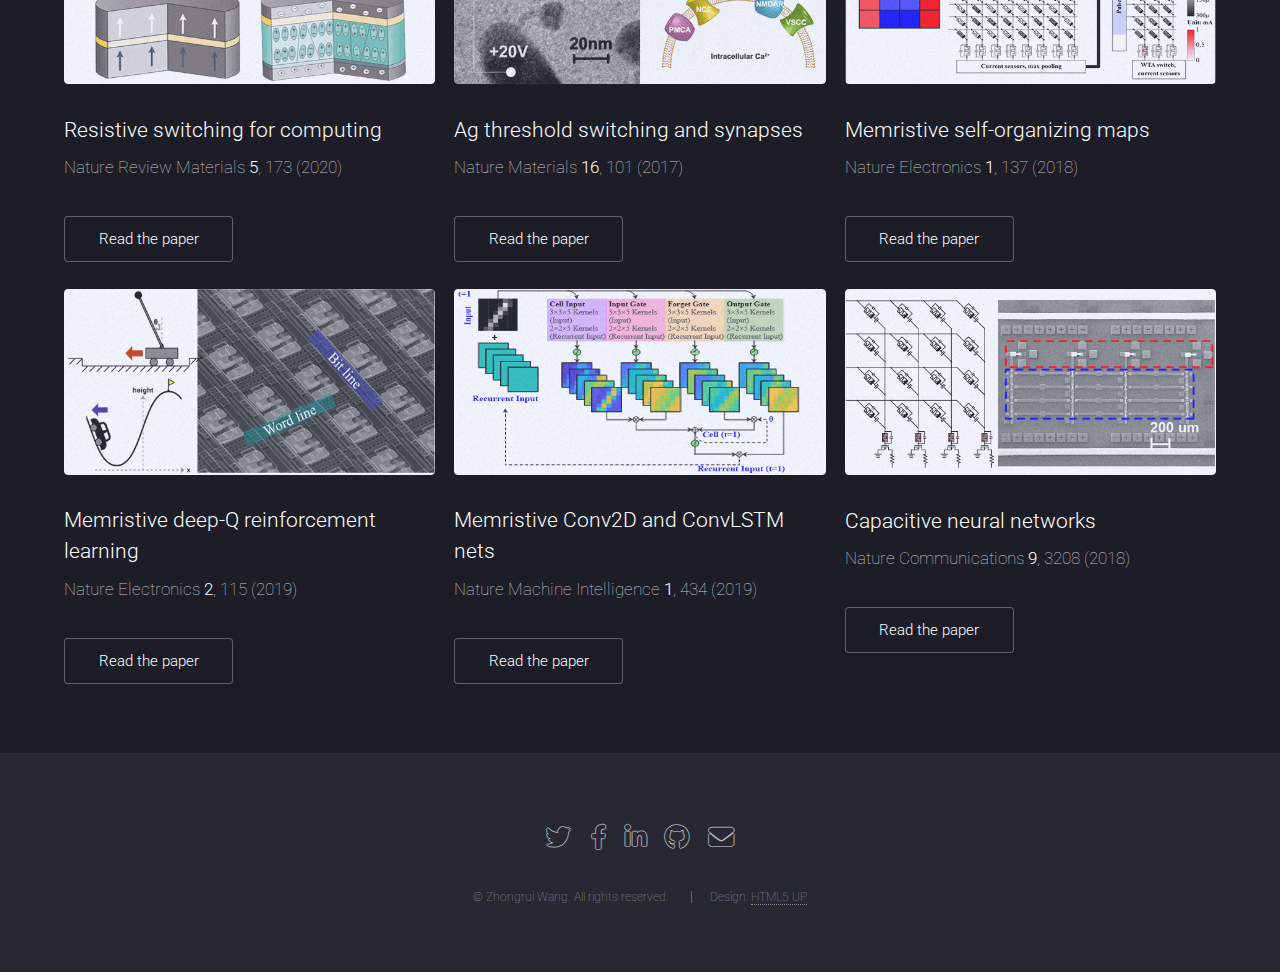
==== commit aa725871: "Intelligent agent" ====
--- a/index.html
+++ b/index.html
@@ -7,7 +7,7 @@
 <html>
 
 <head>
-	<title>SUSTech AI-in-memory Lab</title>
+	<title>SUSTech Intelligent Agents Laboratory</title>
 	<meta charset="utf-8" />
 	<meta name="viewport" content="width=device-width, initial-scale=1, user-scalable=no" />
 	<link rel="stylesheet" href="assets/css/main.css" />
@@ -37,13 +37,11 @@
 			<div class="container">
 
 				<header class="major">
-					<h2> AI-in-memory </h2>
+					<h2> Intelligent Agents </h2>
 				</header>
 
 				<p>
-					SUSTech AI-in-memory Lab (PI: Dr. Zhongrui Wang) at SUSTech SME works on bio-inspired in-memory and in-sensor computing with
-					emerging devices, with a focus on <strong>machine learning accelerators</strong>, <strong>neuromorphic hardware</strong>, and <strong>scientific computing</strong>. We tackle
-					the research from device, chip, and hardware-software co-design.
+					SUSTech Intelligent Agents Lab (PI: Dr. Zhongrui Wang) at SUSTech SME works on AI agents and in-memory computing architecture for agenets.
 				</p>
 
 				<p>
